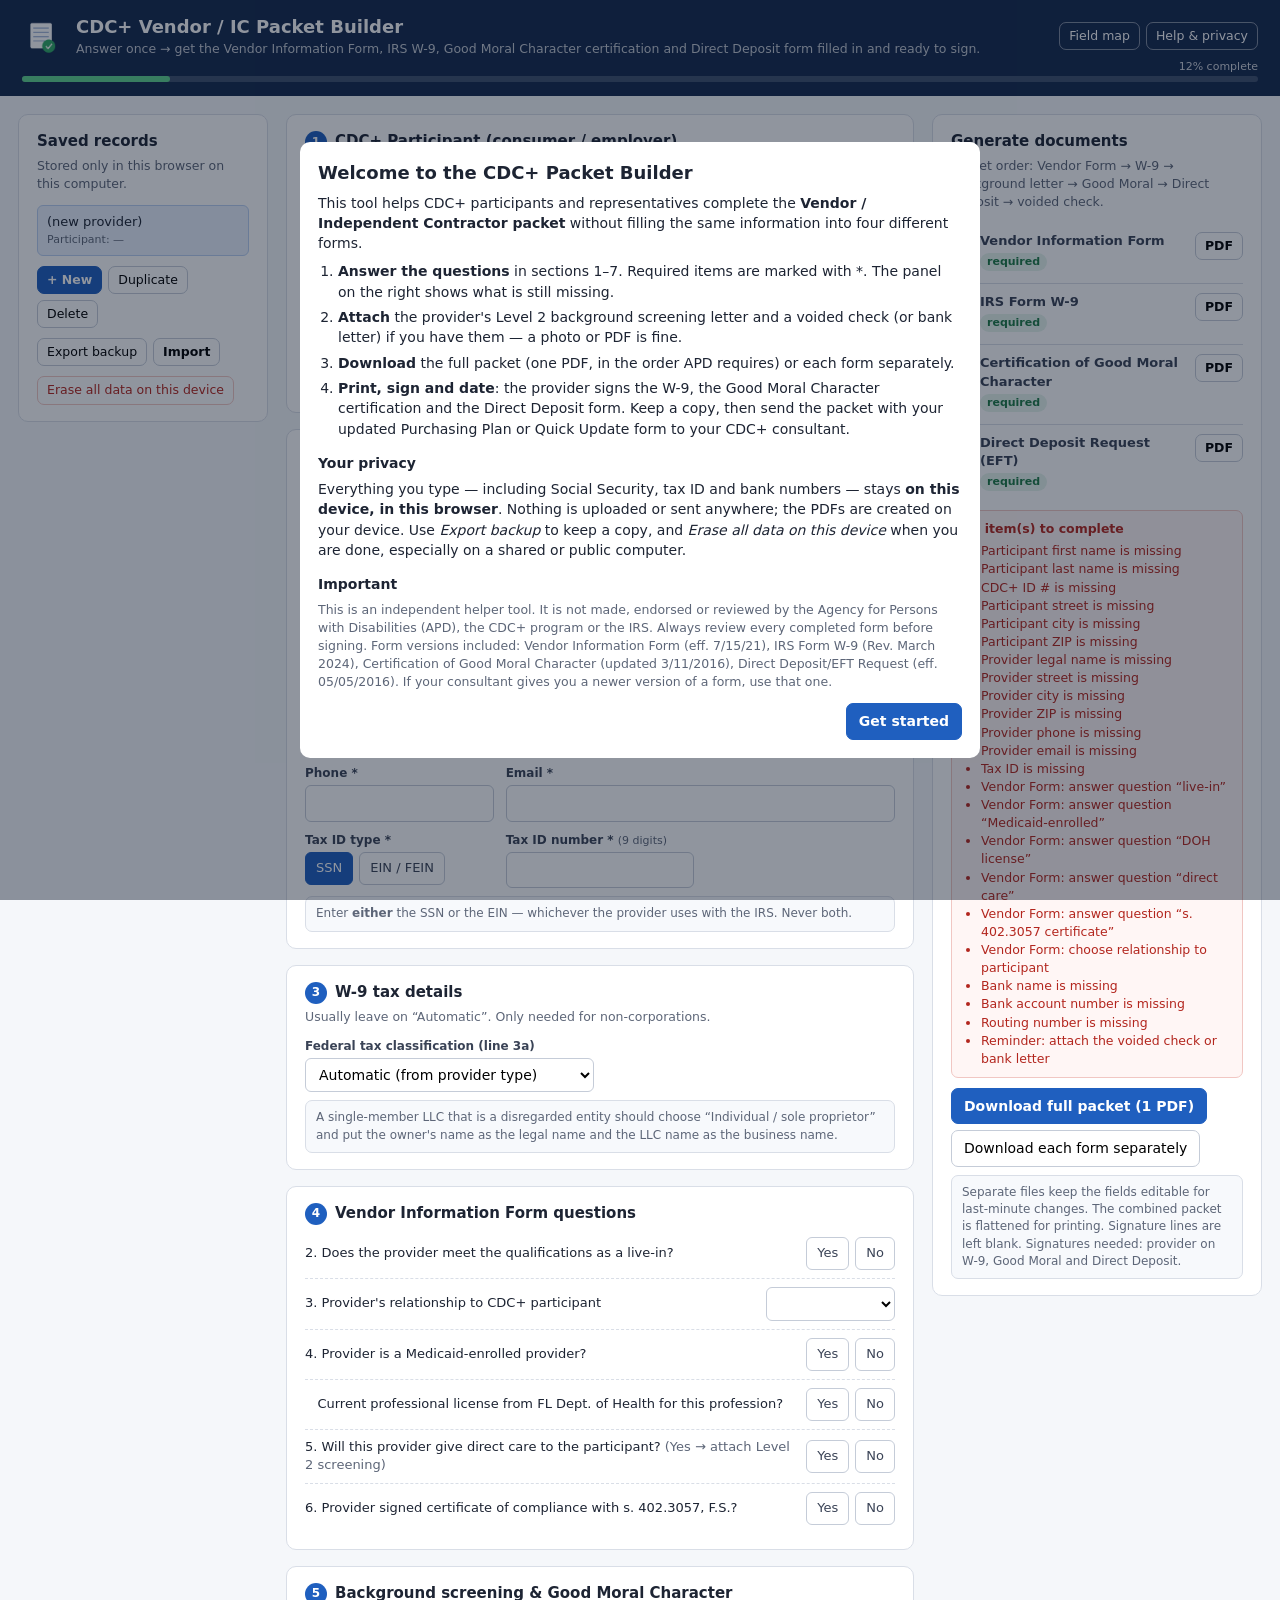
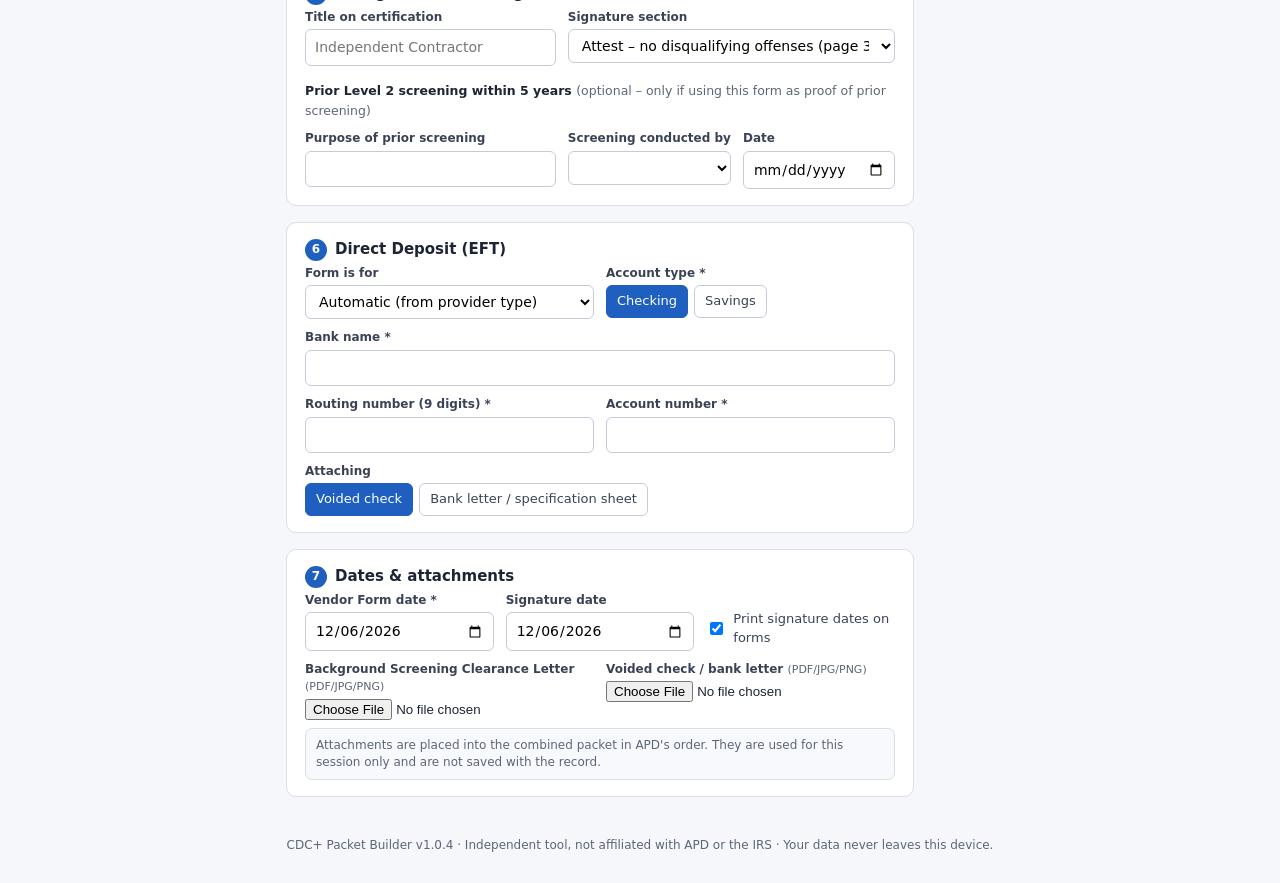
==== index.html @ ff599452 "Remove W-9 exempt payee, FATCA, line 7 and line 3b questions (v1.0.4) Those boxes are now always lef" ====
<!DOCTYPE html>
<html lang="en">
<head>
<meta charset="utf-8">
<meta name="viewport" content="width=device-width, initial-scale=1">
<title>CDC+ Vendor / IC Packet Builder</title>
<meta name="description" content="Fill the CDC+ Vendor/Independent Contractor packet once: Vendor Information Form, W-9, Good Moral Character and Direct Deposit forms, ready to sign. Private: data stays on your device.">
<meta name="theme-color" content="#14294d">
<link rel="manifest" href="manifest.webmanifest">
<link rel="icon" href="icons/icon-192.png">
<link rel="apple-touch-icon" href="icons/icon-192.png">
<link rel="stylesheet" href="app.css">
</head>
<body>
<header>
  <img src="icons/icon-192.png" alt="" width="38" height="38" style="border-radius:8px">
  <div>
    <h1>CDC+ Vendor / IC Packet Builder</h1>
    <div class="sub">Answer once → get the Vendor Information Form, IRS W-9, Good Moral Character certification and Direct Deposit form filled in and ready to sign.</div>
  </div>
  <div class="hdr-btns">
    <button class="sm ghost hide" id="btnInstall">Install app</button>
    <button class="sm ghost" id="showMap">Field map</button>
    <button class="sm ghost" id="btnHelp">Help &amp; privacy</button>
  </div>
  <div class="progress" title="Required information completed"><div id="progBar"></div><span id="progTxt">0%</span></div>
</header>

<div class="wrap">
  <!-- RECORDS -->
  <aside class="side">
    <div class="card">
      <h2>Saved records</h2>
      <p class="hint">Stored only in this browser on this computer.</p>
      <div id="recList"></div>
      <div class="btnrow">
        <button class="sm pri" id="btnNew">+ New</button>
        <button class="sm" id="btnDup" title="Same participant, new provider">Duplicate</button>
        <button class="sm" id="btnDel">Delete</button>
      </div>
      <div class="btnrow">
        <button class="sm" id="btnExport">Export backup</button>
        <label class="sm" style="margin:0"><button class="sm" type="button" onclick="document.getElementById('imp').click()">Import</button></label>
        <input type="file" id="imp" accept=".json" class="hide">
      </div>
      <div class="btnrow"><button class="sm danger" id="btnWipe">Erase all data on this device</button></div>
    </div>
  </aside>

  <!-- MASTER FORM -->
  <main id="f">
    <section class="card">
      <h2><span class="n">1</span>CDC+ Participant (consumer / employer)</h2>
      <p class="hint">Goes on every form: Vendor Form header, W-9 “Requester” box + bottom margin, Good Moral “Employer”, Direct Deposit “Employer/Participant”.</p>
      <div class="grid">
        <div class="c2"><label>First name *</label><input type="text" name="p_first" required></div>
        <div class="c2"><label>Last name *</label><input type="text" name="p_last" required></div>
        <div class="c2"><label>CDC+ ID # *</label><input type="text" name="p_id" required></div>
        <div class="c6"><label>Street address *</label><input type="text" name="p_street" required></div>
        <div class="c3"><label>City *</label><input type="text" name="p_city" required></div>
        <div class="c1"><label>State *</label><input type="text" name="p_state" maxlength="2" required></div>
        <div class="c2"><label>ZIP *</label><input type="text" name="p_zip" required></div>
      </div>
    </section>

    <section class="card">
      <h2><span class="n">2</span>Provider (vendor / independent contractor)</h2>
      <p class="hint">The person or business being paid.</p>
      <div class="grid">
        <div class="c6"><label>Provider type *</label>
          <div class="seg">
            <label><input type="radio" name="prov_type" value="IC">Independent Contractor (IC)</label>
            <label><input type="radio" name="prov_type" value="AV">Agency / Vendor (A/V)</label>
          </div>
        </div>
        <div class="c6 avonly"><label>Agency/Vendor entity *</label>
          <div class="seg">
            <label><input type="radio" name="av_entity" value="corporation">Corporation</label>
            <label><input type="radio" name="av_entity" value="llc">LLC</label>
            <label><input type="radio" name="av_entity" value="partnership">Partnership</label>
          </div>
        </div>
        <div class="c3"><label>Legal name (as on tax return) * <span class="forms">— W-9 line 1</span></label><input type="text" name="v_name" required></div>
        <div class="c3"><label>Business / DBA name <span class="forms">— only if different</span></label><input type="text" name="v_business"></div>
        <div class="c6"><label>Street address *</label><input type="text" name="v_street" required></div>
        <div class="c3"><label>City *</label><input type="text" name="v_city" required></div>
        <div class="c1"><label>State *</label><input type="text" name="v_state" maxlength="2" required></div>
        <div class="c2"><label>ZIP *</label><input type="text" name="v_zip" required></div>
        <div class="c2"><label>Phone *</label><input type="tel" name="v_phone" required></div>
        <div class="c4"><label>Email *</label><input type="email" name="v_email" required></div>
        <div class="c2"><label>Tax ID type *</label>
          <div class="seg">
            <label><input type="radio" name="tin_type" value="SSN">SSN</label>
            <label><input type="radio" name="tin_type" value="EIN">EIN / FEIN</label>
          </div>
        </div>
        <div class="c2"><label>Tax ID number * <span class="forms">(9 digits)</span></label><input type="text" name="tin" inputmode="numeric" required></div>
        <div class="c2"></div>
      </div>
      <div class="note">Enter <b>either</b> the SSN or the EIN — whichever the provider uses with the IRS. Never both.</div>
    </section>

    <section class="card w9sec">
      <h2><span class="n">3</span>W-9 tax details</h2>
      <p class="hint">Usually leave on “Automatic”. Only needed for non-corporations.</p>
      <div class="grid">
        <div class="c3"><label>Federal tax classification (line 3a)</label>
          <select name="w9_class">
            <option value="auto">Automatic (from provider type)</option>
            <option value="individual">Individual / sole proprietor</option>
            <option value="ccorp">C corporation</option>
            <option value="scorp">S corporation</option>
            <option value="partnership">Partnership</option>
            <option value="trust">Trust / estate</option>
            <option value="llc">LLC</option>
            <option value="other">Other</option>
          </select>
        </div>
        <div class="c1 llconly"><label>LLC code</label><select name="llc_code"><option value=""></option><option>C</option><option>S</option><option>P</option></select></div>
        <div class="c2 otheronly"><label>Other – describe</label><input type="text" name="other_class"></div>
      </div>
      <div class="note">A single-member LLC that is a disregarded entity should choose “Individual / sole proprietor” and put the owner's name as the legal name and the LLC name as the business name.</div>
    </section>

    <section class="card">
      <h2><span class="n">4</span>Vendor Information Form questions</h2>
      <div class="q"><div class="qt">2. Does the provider meet the qualifications as a live-in?</div><div class="seg yn" data-name="live_in"></div></div>
      <div class="q"><div class="qt">3. Provider's relationship to CDC+ participant</div>
        <select name="relationship" style="width:auto"><option value=""></option><option>None</option><option>Parent</option><option>Spouse</option><option>Child</option><option>Sibling</option><option>Grandparent</option><option>Grandchild</option></select></div>
      <div class="q"><div class="qt">4. Provider is a Medicaid-enrolled provider?</div><div class="seg yn" data-name="medicaid"></div></div>
      <div class="q mcdonly"><div class="qt">&nbsp;&nbsp;&nbsp;Medicaid provider type (circled on form)</div>
        <div style="display:flex;gap:12px"><label class="chk"><input type="checkbox" name="mcd_apd">APD Waiver</label><label class="chk"><input type="checkbox" name="mcd_general">General</label></div></div>
      <div class="q mcdonly"><div class="qt">&nbsp;&nbsp;&nbsp;Medicaid Provider #</div><input type="text" name="medicaid_no" style="width:170px"></div>
      <div class="q"><div class="qt">&nbsp;&nbsp;&nbsp;Current professional license from FL Dept. of Health for this profession?</div><div class="seg yn" data-name="doh_license"></div></div>
      <div class="q dohonly"><div class="qt">&nbsp;&nbsp;&nbsp;DOH License #</div><input type="text" name="doh_no" style="width:170px"></div>
      <div class="q"><div class="qt">5. Will this provider give direct care to the participant? <span class="forms" style="color:var(--mute)">(Yes → attach Level 2 screening)</span></div><div class="seg yn" data-name="direct_care"></div></div>
      <div class="q"><div class="qt">6. Provider signed certificate of compliance with s. 402.3057, F.S.?</div><div class="seg yn" data-name="statute"></div></div>
      <div class="q avonly"><div class="qt">7. Will the A/V need CDC+'s EVV system? <span style="color:var(--mute)">(not for ICs)</span></div><div class="seg yn" data-name="evv"></div></div>
    </section>

    <section class="card">
      <h2><span class="n">5</span>Background screening &amp; Good Moral Character</h2>
      <div class="grid">
        <div class="c3"><label>Title on certification</label><input type="text" name="gm_title" placeholder="Independent Contractor"></div>
        <div class="c3"><label>Signature section</label>
          <select name="gm_disclosure"><option value="">Attest – no disqualifying offenses (page 3)</option><option value="1">Record contains disqualifying offense(s) (page 4)</option></select></div>
        <div class="c6" style="margin-top:4px"><b style="font-size:12.5px">Prior Level 2 screening within 5 years</b> <span class="file">(optional – only if using this form as proof of prior screening)</span></div>
        <div class="c3"><label>Purpose of prior screening</label><input type="text" name="prior_purpose"></div>
        <div class="c2"><label>Screening conducted by</label>
          <select name="prior_by"><option value=""></option><option value="AHCA">Agency for Health Care Administration</option><option value="APD">Agency for Persons with Disabilities</option><option value="DFS">Dept. of Financial Services</option><option value="DOH">Dept. of Health</option><option value="DOEA">Dept. of Elder Affairs</option><option value="DCF">Dept. of Children and Families</option></select></div>
        <div class="c1"><label>Date</label><input type="date" name="prior_date"></div>
      </div>
    </section>

    <section class="card">
      <h2><span class="n">6</span>Direct Deposit (EFT)</h2>
      <div class="grid">
        <div class="c3"><label>Form is for</label>
          <select name="dd_for"><option value="">Automatic (from provider type)</option><option value="Independent Contractor">Independent Contractor</option><option value="Vendor">Vendor</option><option value="Employee">Employee</option><option value="ConsRep">Cons/Rep</option></select></div>
        <div class="c3"><label>Account type *</label><div class="seg"><label><input type="radio" name="acct_type" value="Checking">Checking</label><label><input type="radio" name="acct_type" value="Savings">Savings</label></div></div>
        <div class="c6"><label>Bank name *</label><input type="text" name="bank_name" required></div>
        <div class="c3"><label>Routing number (9 digits) *</label><input type="text" name="routing" inputmode="numeric" maxlength="11" required></div>
        <div class="c3"><label>Account number *</label><input type="text" name="account" inputmode="numeric" required></div>
        <div class="c6"><label>Attaching</label><div class="seg"><label><input type="radio" name="dd_attach" value="check">Voided check</label><label><input type="radio" name="dd_attach" value="letter">Bank letter / specification sheet</label></div></div>
      </div>
    </section>

    <section class="card">
      <h2><span class="n">7</span>Dates &amp; attachments</h2>
      <div class="grid">
        <div class="c2"><label>Vendor Form date *</label><input type="date" name="form_date" required></div>
        <div class="c2"><label>Signature date</label><input type="date" name="sign_date"></div>
        <div class="c2" style="align-self:end"><label class="chk"><input type="checkbox" name="fill_sign_date">Print signature dates on forms</label></div>
        <div class="c3"><label>Background Screening Clearance Letter <span class="forms">(PDF/JPG/PNG)</span></label><input type="file" id="att_bg" accept=".pdf,.png,.jpg,.jpeg"><div class="file" id="att_bg_n"></div></div>
        <div class="c3"><label>Voided check / bank letter <span class="forms">(PDF/JPG/PNG)</span></label><input type="file" id="att_check" accept=".pdf,.png,.jpg,.jpeg"><div class="file" id="att_check_n"></div></div>
      </div>
      <div class="note">Attachments are placed into the combined packet in APD's order. They are used for this session only and are not saved with the record.</div>
    </section>
  </main>

  <!-- GENERATE -->
  <aside class="side">
    <div class="card">
      <h2>Generate documents</h2>
      <p class="hint">Packet order: Vendor Form → W-9 → Background letter → Good Moral → Direct Deposit → voided check.</p>
      <div id="docList"></div>
      <div id="issues"></div>
      <div class="btnrow">
        <button class="pri" id="btnPacket">Download full packet (1 PDF)</button>
        <button id="btnEach">Download each form separately</button>
      </div>
      <div class="note">Separate files keep the fields editable for last-minute changes. The combined packet is flattened for printing. Signature lines are left blank. Signatures needed: provider on W-9, Good Moral and Direct Deposit.</div>
    </div>
  </aside>
</div>


<div class="modal hide" id="helpModal"><div class="box" style="max-width:680px">
  <h2 style="margin:0 0 6px;font-size:18px">Welcome to the CDC+ Packet Builder</h2>
  <p>This tool helps CDC+ participants and representatives complete the <b>Vendor / Independent Contractor packet</b> without filling the same information into four different forms.</p>
  <ol class="steps">
    <li><b>Answer the questions</b> in sections 1–7. Required items are marked with *. The panel on the right shows what is still missing.</li>
    <li><b>Attach</b> the provider's Level 2 background screening letter and a voided check (or bank letter) if you have them — a photo or PDF is fine.</li>
    <li><b>Download</b> the full packet (one PDF, in the order APD requires) or each form separately.</li>
    <li><b>Print, sign and date</b>: the provider signs the W-9, the Good Moral Character certification and the Direct Deposit form. Keep a copy, then send the packet with your updated Purchasing Plan or Quick Update form to your CDC+ consultant.</li>
  </ol>
  <h3>Your privacy</h3>
  <p>Everything you type — including Social Security, tax ID and bank numbers — stays <b>on this device, in this browser</b>. Nothing is uploaded or sent anywhere; the PDFs are created on your device. Use <i>Export backup</i> to keep a copy, and <i>Erase all data on this device</i> when you are done, especially on a shared or public computer.</p>
  <h3>Important</h3>
  <p class="disclaimer">This is an independent helper tool. It is not made, endorsed or reviewed by the Agency for Persons with Disabilities (APD), the CDC+ program or the IRS. Always review every completed form before signing. Form versions included: Vendor Information Form (eff. 7/15/21), IRS Form W-9 (Rev. March 2024), Certification of Good Moral Character (updated 3/11/2016), Direct Deposit/EFT Request (eff. 05/05/2016). If your consultant gives you a newer version of a form, use that one.</p>
  <div style="text-align:right;margin-top:12px"><button class="pri" id="helpOk">Get started</button></div>
</div></div>
<footer>CDC+ Packet Builder v<span id="ver"></span> · Independent tool, not affiliated with APD or the IRS · Your data never leaves this device.</footer>
<div class="toast" id="toast"></div>
<div class="modal hide" id="mapModal"><div class="box">
  <div style="display:flex;justify-content:space-between;align-items:center"><h2 style="margin:0;font-size:16px">Master field → form field map</h2><button class="sm" onclick="document.getElementById('mapModal').classList.add('hide')">Close</button></div>
  <div id="mapTable" style="margin-top:10px"></div>
</div></div>

<script src="lib/pdf-lib.min.js"></script>
<script src="forms/templates.js"></script>
<script src="fill.js"></script>
<script src="app.js"></script>
</body>
</html>
---- app.css ----
:root{--ink:#1d2433;--mute:#5d6678;--line:#d9dee7;--bg:#f5f7fa;--card:#fff;--acc:#1f5fbf;--acc2:#e8f0fc;--ok:#1d7a46;--warn:#b25b00;--bad:#b3261e}
  *{box-sizing:border-box}
  body{margin:0;font:14px/1.45 system-ui,-apple-system,Segoe UI,Roboto,sans-serif;color:var(--ink);background:var(--bg)}
  header{background:#14294d;color:#fff;padding:14px 22px;display:flex;align-items:center;gap:16px;flex-wrap:wrap}
  header h1{font-size:18px;margin:0;font-weight:600}
  header .sub{opacity:.75;font-size:12.5px}
  .wrap{display:grid;grid-template-columns:250px 1fr 330px;gap:18px;padding:18px;max-width:1500px;margin:0 auto}
  @media(max-width:1150px){.wrap{grid-template-columns:1fr}}
  .card{background:var(--card);border:1px solid var(--line);border-radius:10px;padding:16px 18px;margin-bottom:16px}
  .card h2{font-size:15px;margin:0 0 4px;display:flex;align-items:center;gap:8px}
  .card h2 .n{background:var(--acc);color:#fff;border-radius:50%;width:22px;height:22px;display:inline-grid;place-items:center;font-size:12px}
  .card .hint{color:var(--mute);font-size:12.5px;margin:0 0 12px}
  .grid{display:grid;grid-template-columns:repeat(6,1fr);gap:10px 12px}
  .c2{grid-column:span 2}.c3{grid-column:span 3}.c4{grid-column:span 4}.c6{grid-column:span 6}.c1{grid-column:span 1}
  @media(max-width:700px){.grid{grid-template-columns:1fr}.c1,.c2,.c3,.c4,.c6{grid-column:span 1}}
  label{display:block;font-size:12px;font-weight:600;color:#3a4356;margin-bottom:3px}
  label .forms{font-weight:400;color:var(--mute);font-size:11px}
  input[type=text],input[type=email],input[type=tel],input[type=date],select,textarea{width:100%;padding:7px 9px;border:1px solid #c5ccd8;border-radius:6px;font:inherit;background:#fff}
  input:focus,select:focus{outline:2px solid var(--acc2);border-color:var(--acc)}
  input.invalid,select.invalid{border-color:var(--bad);background:#fff6f5}
  .seg{display:flex;flex-wrap:wrap;gap:6px}
  .seg label{font-weight:500;border:1px solid #c5ccd8;border-radius:6px;padding:6px 10px;cursor:pointer;margin:0;background:#fff;font-size:13px}
  .seg input{display:none}
  .seg label:has(input:checked){background:var(--acc);border-color:var(--acc);color:#fff}
  .chk{display:flex;align-items:center;gap:7px;font-weight:500;font-size:13px}
  .q{display:grid;grid-template-columns:1fr auto;gap:8px 14px;align-items:center;padding:8px 0;border-top:1px dashed var(--line)}
  .q:first-of-type{border-top:0}
  .q .qt{font-size:13px}
  .hide{display:none!important}
  button{font:inherit;border-radius:7px;border:1px solid #c5ccd8;background:#fff;padding:7px 12px;cursor:pointer}
  button:hover{background:#f0f3f8}
  button.pri{background:var(--acc);color:#fff;border-color:var(--acc);font-weight:600}
  button.pri:hover{background:#174ea0}
  button.sm{padding:4px 9px;font-size:12.5px}
  .side{position:sticky;top:12px;align-self:start}
  .rec{display:flex;justify-content:space-between;align-items:center;padding:7px 9px;border-radius:6px;cursor:pointer;font-size:13px;border:1px solid transparent}
  .rec:hover{background:#f0f3f8}
  .rec.on{background:var(--acc2);border-color:#b9cff2}
  .rec small{color:var(--mute);display:block;font-size:11px}
  .btnrow{display:flex;flex-wrap:wrap;gap:6px;margin-top:10px}
  .doc{display:flex;align-items:flex-start;gap:9px;padding:9px 0;border-top:1px solid var(--line)}
  .doc:first-child{border-top:0}
  .doc .t{flex:1}
  .doc .t b{display:block;font-size:13px}
  .badge{font-size:11px;padding:1px 7px;border-radius:10px;display:inline-block;margin-top:2px}
  .b-req{background:#e5f4ec;color:var(--ok)}.b-opt{background:#fff3e0;color:var(--warn)}.b-no{background:#eef0f4;color:var(--mute)}
  .issues{font-size:12.5px;margin:10px 0 0;padding:9px 11px;border-radius:7px;background:#fff6f5;color:var(--bad);border:1px solid #f1c7c3}
  .issues.ok{background:#eef8f2;color:var(--ok);border-color:#bfe3cd}
  .issues ul{margin:4px 0 0 18px;padding:0}
  .toast{position:fixed;bottom:18px;left:50%;transform:translateX(-50%);background:#14294d;color:#fff;padding:9px 16px;border-radius:8px;font-size:13px;opacity:0;transition:.25s;pointer-events:none}
  .toast.show{opacity:1}
  .file{font-size:12.5px;color:var(--mute)}
  .note{font-size:12px;color:var(--mute);background:#f7f9fc;border:1px solid var(--line);border-radius:7px;padding:8px 10px;margin-top:8px}
  .mapbtn{margin-left:auto}
  table.map{border-collapse:collapse;width:100%;font-size:12px}
  table.map th,table.map td{border:1px solid var(--line);padding:5px 7px;text-align:left;vertical-align:top}
  table.map th{background:#f0f3f8}
  .modal{position:fixed;inset:0;background:rgba(10,20,40,.45);display:grid;place-items:center;z-index:9}
  .modal .box{background:#fff;border-radius:10px;max-width:960px;width:94vw;max-height:86vh;overflow:auto;padding:18px}

  header{position:sticky;top:0;z-index:5}
  .hdr-btns{margin-left:auto;display:flex;gap:6px;flex-wrap:wrap}
  button.ghost{background:transparent;color:#fff;border-color:rgba(255,255,255,.45)}
  button.ghost:hover{background:rgba(255,255,255,.12)}
  button.danger{color:var(--bad);border-color:#f1c7c3}
  button.danger:hover{background:#fff6f5}
  .progress{flex-basis:100%;height:6px;background:rgba(255,255,255,.18);border-radius:4px;position:relative;margin-top:2px}
  .progress div{height:100%;width:0;background:#5fd38d;border-radius:4px;transition:width .3s}
  .progress span{position:absolute;right:0;top:-17px;font-size:11px;opacity:.8}
  .modal p{margin:6px 0}.modal h3{font-size:14px;margin:14px 0 4px}
  .steps{padding-left:20px;margin:8px 0}.steps li{margin:5px 0}
  .disclaimer{font-size:12.5px;color:var(--mute)}
  footer{text-align:center;color:var(--mute);font-size:12px;padding:6px 16px 28px}
  @media(max-width:1150px){.side{position:static}}
  @media print{header,aside,footer{display:none}}
  @media(max-width:700px){header{position:static;padding:12px 14px}header .sub{display:none}.wrap{padding:10px}}
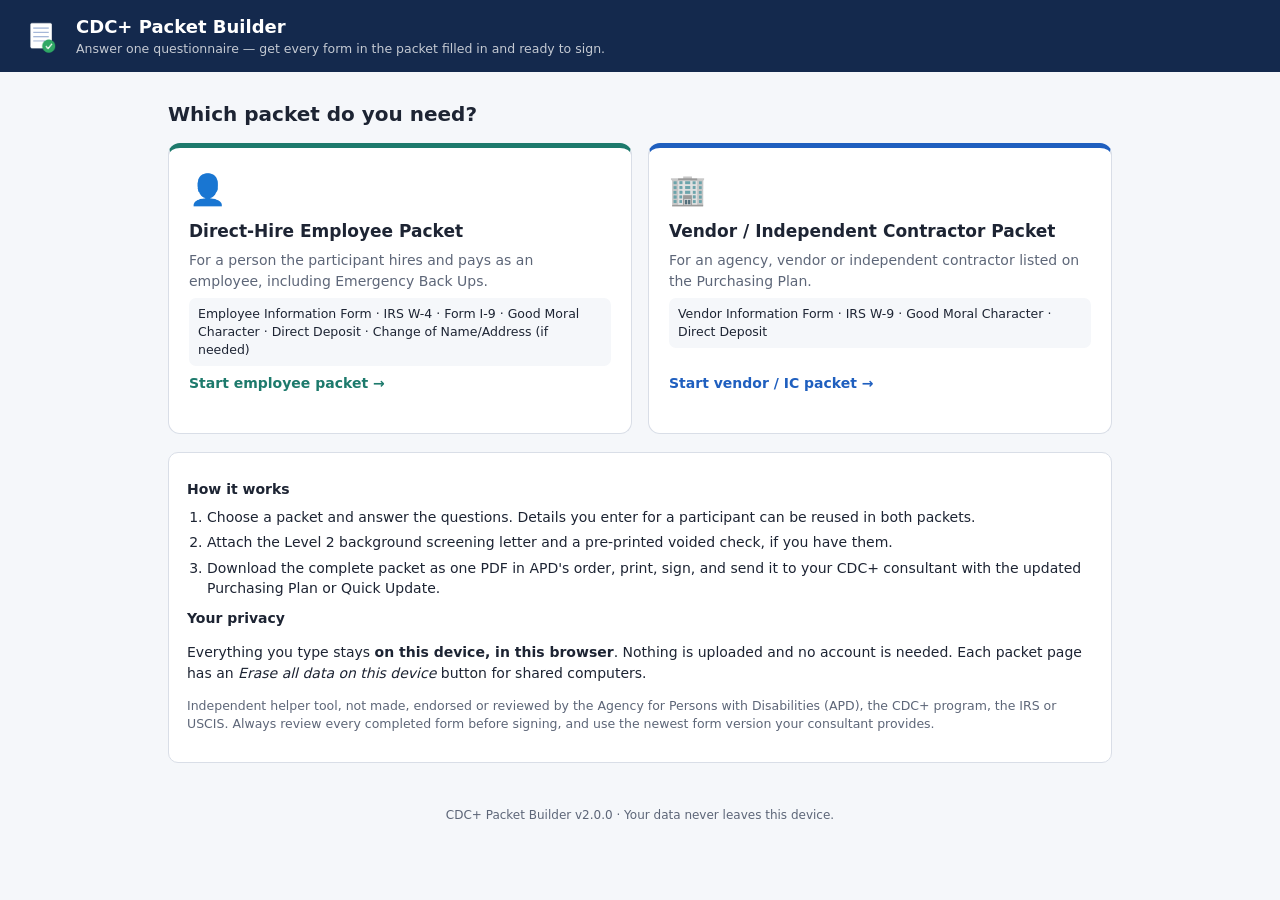
==== commit 10d83165: "Add Direct-Hire Employee packet and home screen (v2.0.0) - Home screen with a button for each packet" ====
--- a/index.html
+++ b/index.html
@@ -3,223 +3,69 @@
 <head>
 <meta charset="utf-8">
 <meta name="viewport" content="width=device-width, initial-scale=1">
-<title>CDC+ Vendor / IC Packet Builder</title>
-<meta name="description" content="Fill the CDC+ Vendor/Independent Contractor packet once: Vendor Information Form, W-9, Good Moral Character and Direct Deposit forms, ready to sign. Private: data stays on your device.">
+<title>CDC+ Packet Builder</title>
+<meta name="description" content="Fill CDC+ provider paperwork once: Vendor / Independent Contractor packets and Direct-Hire Employee packets, ready to sign. Private: data stays on your device.">
 <meta name="theme-color" content="#14294d">
 <link rel="manifest" href="manifest.webmanifest">
 <link rel="icon" href="icons/icon-192.png">
 <link rel="apple-touch-icon" href="icons/icon-192.png">
 <link rel="stylesheet" href="app.css">
 </head>
-<body>
+<body class="home">
 <header>
   <img src="icons/icon-192.png" alt="" width="38" height="38" style="border-radius:8px">
   <div>
-    <h1>CDC+ Vendor / IC Packet Builder</h1>
-    <div class="sub">Answer once → get the Vendor Information Form, IRS W-9, Good Moral Character certification and Direct Deposit form filled in and ready to sign.</div>
+    <h1>CDC+ Packet Builder</h1>
+    <div class="sub">Answer one questionnaire — get every form in the packet filled in and ready to sign.</div>
   </div>
-  <div class="hdr-btns">
-    <button class="sm ghost hide" id="btnInstall">Install app</button>
-    <button class="sm ghost" id="showMap">Field map</button>
-    <button class="sm ghost" id="btnHelp">Help &amp; privacy</button>
-  </div>
-  <div class="progress" title="Required information completed"><div id="progBar"></div><span id="progTxt">0%</span></div>
+  <div class="hdr-btns"><button class="sm ghost hide" id="btnInstall">Install app</button></div>
 </header>
 
-<div class="wrap">
-  <!-- RECORDS -->
-  <aside class="side">
-    <div class="card">
-      <h2>Saved records</h2>
-      <p class="hint">Stored only in this browser on this computer.</p>
-      <div id="recList"></div>
-      <div class="btnrow">
-        <button class="sm pri" id="btnNew">+ New</button>
-        <button class="sm" id="btnDup" title="Same participant, new provider">Duplicate</button>
-        <button class="sm" id="btnDel">Delete</button>
-      </div>
-      <div class="btnrow">
-        <button class="sm" id="btnExport">Export backup</button>
-        <label class="sm" style="margin:0"><button class="sm" type="button" onclick="document.getElementById('imp').click()">Import</button></label>
-        <input type="file" id="imp" accept=".json" class="hide">
-      </div>
-      <div class="btnrow"><button class="sm danger" id="btnWipe">Erase all data on this device</button></div>
-    </div>
-  </aside>
+<main class="home-wrap">
+  <h2 class="home-q">Which packet do you need?</h2>
+  <div class="tiles">
+    <a class="tile" href="employee.html">
+      <span class="tile-ico" aria-hidden="true">👤</span>
+      <span class="tile-t">Direct-Hire Employee Packet</span>
+      <span class="tile-d">For a person the participant hires and pays as an employee, including Emergency Back Ups.</span>
+      <span class="tile-f">Employee Information Form · IRS W-4 · Form I-9 · Good Moral Character · Direct Deposit · Change of Name/Address (if needed)</span>
+      <span class="tile-go">Start employee packet →</span>
+      <span class="tile-n" id="nEmp"></span>
+    </a>
+    <a class="tile" href="vendor.html">
+      <span class="tile-ico" aria-hidden="true">🏢</span>
+      <span class="tile-t">Vendor / Independent Contractor Packet</span>
+      <span class="tile-d">For an agency, vendor or independent contractor listed on the Purchasing Plan.</span>
+      <span class="tile-f">Vendor Information Form · IRS W-9 · Good Moral Character · Direct Deposit</span>
+      <span class="tile-go">Start vendor / IC packet →</span>
+      <span class="tile-n" id="nVen"></span>
+    </a>
+  </div>
 
-  <!-- MASTER FORM -->
-  <main id="f">
-    <section class="card">
-      <h2><span class="n">1</span>CDC+ Participant (consumer / employer)</h2>
-      <p class="hint">Goes on every form: Vendor Form header, W-9 “Requester” box + bottom margin, Good Moral “Employer”, Direct Deposit “Employer/Participant”.</p>
-      <div class="grid">
-        <div class="c2"><label>First name *</label><input type="text" name="p_first" required></div>
-        <div class="c2"><label>Last name *</label><input type="text" name="p_last" required></div>
-        <div class="c2"><label>CDC+ ID # *</label><input type="text" name="p_id" required></div>
-        <div class="c6"><label>Street address *</label><input type="text" name="p_street" required></div>
-        <div class="c3"><label>City *</label><input type="text" name="p_city" required></div>
-        <div class="c1"><label>State *</label><input type="text" name="p_state" maxlength="2" required></div>
-        <div class="c2"><label>ZIP *</label><input type="text" name="p_zip" required></div>
-      </div>
-    </section>
-
-    <section class="card">
-      <h2><span class="n">2</span>Provider (vendor / independent contractor)</h2>
-      <p class="hint">The person or business being paid.</p>
-      <div class="grid">
-        <div class="c6"><label>Provider type *</label>
-          <div class="seg">
-            <label><input type="radio" name="prov_type" value="IC">Independent Contractor (IC)</label>
-            <label><input type="radio" name="prov_type" value="AV">Agency / Vendor (A/V)</label>
-          </div>
-        </div>
-        <div class="c6 avonly"><label>Agency/Vendor entity *</label>
-          <div class="seg">
-            <label><input type="radio" name="av_entity" value="corporation">Corporation</label>
-            <label><input type="radio" name="av_entity" value="llc">LLC</label>
-            <label><input type="radio" name="av_entity" value="partnership">Partnership</label>
-          </div>
-        </div>
-        <div class="c3"><label>Legal name (as on tax return) * <span class="forms">— W-9 line 1</span></label><input type="text" name="v_name" required></div>
-        <div class="c3"><label>Business / DBA name <span class="forms">— only if different</span></label><input type="text" name="v_business"></div>
-        <div class="c6"><label>Street address *</label><input type="text" name="v_street" required></div>
-        <div class="c3"><label>City *</label><input type="text" name="v_city" required></div>
-        <div class="c1"><label>State *</label><input type="text" name="v_state" maxlength="2" required></div>
-        <div class="c2"><label>ZIP *</label><input type="text" name="v_zip" required></div>
-        <div class="c2"><label>Phone *</label><input type="tel" name="v_phone" required></div>
-        <div class="c4"><label>Email *</label><input type="email" name="v_email" required></div>
-        <div class="c2"><label>Tax ID type *</label>
-          <div class="seg">
-            <label><input type="radio" name="tin_type" value="SSN">SSN</label>
-            <label><input type="radio" name="tin_type" value="EIN">EIN / FEIN</label>
-          </div>
-        </div>
-        <div class="c2"><label>Tax ID number * <span class="forms">(9 digits)</span></label><input type="text" name="tin" inputmode="numeric" required></div>
-        <div class="c2"></div>
-      </div>
-      <div class="note">Enter <b>either</b> the SSN or the EIN — whichever the provider uses with the IRS. Never both.</div>
-    </section>
-
-    <section class="card w9sec">
-      <h2><span class="n">3</span>W-9 tax details</h2>
-      <p class="hint">Usually leave on “Automatic”. Only needed for non-corporations.</p>
-      <div class="grid">
-        <div class="c3"><label>Federal tax classification (line 3a)</label>
-          <select name="w9_class">
-            <option value="auto">Automatic (from provider type)</option>
-            <option value="individual">Individual / sole proprietor</option>
-            <option value="ccorp">C corporation</option>
-            <option value="scorp">S corporation</option>
-            <option value="partnership">Partnership</option>
-            <option value="trust">Trust / estate</option>
-            <option value="llc">LLC</option>
-            <option value="other">Other</option>
-          </select>
-        </div>
-        <div class="c1 llconly"><label>LLC code</label><select name="llc_code"><option value=""></option><option>C</option><option>S</option><option>P</option></select></div>
-        <div class="c2 otheronly"><label>Other – describe</label><input type="text" name="other_class"></div>
-      </div>
-      <div class="note">A single-member LLC that is a disregarded entity should choose “Individual / sole proprietor” and put the owner's name as the legal name and the LLC name as the business name.</div>
-    </section>
-
-    <section class="card">
-      <h2><span class="n">4</span>Vendor Information Form questions</h2>
-      <div class="q"><div class="qt">2. Does the provider meet the qualifications as a live-in?</div><div class="seg yn" data-name="live_in"></div></div>
-      <div class="q"><div class="qt">3. Provider's relationship to CDC+ participant</div>
-        <select name="relationship" style="width:auto"><option value=""></option><option>None</option><option>Parent</option><option>Spouse</option><option>Child</option><option>Sibling</option><option>Grandparent</option><option>Grandchild</option></select></div>
-      <div class="q"><div class="qt">4. Provider is a Medicaid-enrolled provider?</div><div class="seg yn" data-name="medicaid"></div></div>
-      <div class="q mcdonly"><div class="qt">&nbsp;&nbsp;&nbsp;Medicaid provider type (circled on form)</div>
-        <div style="display:flex;gap:12px"><label class="chk"><input type="checkbox" name="mcd_apd">APD Waiver</label><label class="chk"><input type="checkbox" name="mcd_general">General</label></div></div>
-      <div class="q mcdonly"><div class="qt">&nbsp;&nbsp;&nbsp;Medicaid Provider #</div><input type="text" name="medicaid_no" style="width:170px"></div>
-      <div class="q"><div class="qt">&nbsp;&nbsp;&nbsp;Current professional license from FL Dept. of Health for this profession?</div><div class="seg yn" data-name="doh_license"></div></div>
-      <div class="q dohonly"><div class="qt">&nbsp;&nbsp;&nbsp;DOH License #</div><input type="text" name="doh_no" style="width:170px"></div>
-      <div class="q"><div class="qt">5. Will this provider give direct care to the participant? <span class="forms" style="color:var(--mute)">(Yes → attach Level 2 screening)</span></div><div class="seg yn" data-name="direct_care"></div></div>
-      <div class="q"><div class="qt">6. Provider signed certificate of compliance with s. 402.3057, F.S.?</div><div class="seg yn" data-name="statute"></div></div>
-      <div class="q avonly"><div class="qt">7. Will the A/V need CDC+'s EVV system? <span style="color:var(--mute)">(not for ICs)</span></div><div class="seg yn" data-name="evv"></div></div>
-    </section>
-
-    <section class="card">
-      <h2><span class="n">5</span>Background screening &amp; Good Moral Character</h2>
-      <div class="grid">
-        <div class="c3"><label>Title on certification</label><input type="text" name="gm_title" placeholder="Independent Contractor"></div>
-        <div class="c3"><label>Signature section</label>
-          <select name="gm_disclosure"><option value="">Attest – no disqualifying offenses (page 3)</option><option value="1">Record contains disqualifying offense(s) (page 4)</option></select></div>
-        <div class="c6" style="margin-top:4px"><b style="font-size:12.5px">Prior Level 2 screening within 5 years</b> <span class="file">(optional – only if using this form as proof of prior screening)</span></div>
-        <div class="c3"><label>Purpose of prior screening</label><input type="text" name="prior_purpose"></div>
-        <div class="c2"><label>Screening conducted by</label>
-          <select name="prior_by"><option value=""></option><option value="AHCA">Agency for Health Care Administration</option><option value="APD">Agency for Persons with Disabilities</option><option value="DFS">Dept. of Financial Services</option><option value="DOH">Dept. of Health</option><option value="DOEA">Dept. of Elder Affairs</option><option value="DCF">Dept. of Children and Families</option></select></div>
-        <div class="c1"><label>Date</label><input type="date" name="prior_date"></div>
-      </div>
-    </section>
-
-    <section class="card">
-      <h2><span class="n">6</span>Direct Deposit (EFT)</h2>
-      <div class="grid">
-        <div class="c3"><label>Form is for</label>
-          <select name="dd_for"><option value="">Automatic (from provider type)</option><option value="Independent Contractor">Independent Contractor</option><option value="Vendor">Vendor</option><option value="Employee">Employee</option><option value="ConsRep">Cons/Rep</option></select></div>
-        <div class="c3"><label>Account type *</label><div class="seg"><label><input type="radio" name="acct_type" value="Checking">Checking</label><label><input type="radio" name="acct_type" value="Savings">Savings</label></div></div>
-        <div class="c6"><label>Bank name *</label><input type="text" name="bank_name" required></div>
-        <div class="c3"><label>Routing number (9 digits) *</label><input type="text" name="routing" inputmode="numeric" maxlength="11" required></div>
-        <div class="c3"><label>Account number *</label><input type="text" name="account" inputmode="numeric" required></div>
-        <div class="c6"><label>Attaching</label><div class="seg"><label><input type="radio" name="dd_attach" value="check">Voided check</label><label><input type="radio" name="dd_attach" value="letter">Bank letter / specification sheet</label></div></div>
-      </div>
-    </section>
-
-    <section class="card">
-      <h2><span class="n">7</span>Dates &amp; attachments</h2>
-      <div class="grid">
-        <div class="c2"><label>Vendor Form date *</label><input type="date" name="form_date" required></div>
-        <div class="c2"><label>Signature date</label><input type="date" name="sign_date"></div>
-        <div class="c2" style="align-self:end"><label class="chk"><input type="checkbox" name="fill_sign_date">Print signature dates on forms</label></div>
-        <div class="c3"><label>Background Screening Clearance Letter <span class="forms">(PDF/JPG/PNG)</span></label><input type="file" id="att_bg" accept=".pdf,.png,.jpg,.jpeg"><div class="file" id="att_bg_n"></div></div>
-        <div class="c3"><label>Voided check / bank letter <span class="forms">(PDF/JPG/PNG)</span></label><input type="file" id="att_check" accept=".pdf,.png,.jpg,.jpeg"><div class="file" id="att_check_n"></div></div>
-      </div>
-      <div class="note">Attachments are placed into the combined packet in APD's order. They are used for this session only and are not saved with the record.</div>
-    </section>
-  </main>
-
-  <!-- GENERATE -->
-  <aside class="side">
-    <div class="card">
-      <h2>Generate documents</h2>
-      <p class="hint">Packet order: Vendor Form → W-9 → Background letter → Good Moral → Direct Deposit → voided check.</p>
-      <div id="docList"></div>
-      <div id="issues"></div>
-      <div class="btnrow">
-        <button class="pri" id="btnPacket">Download full packet (1 PDF)</button>
-        <button id="btnEach">Download each form separately</button>
-      </div>
-      <div class="note">Separate files keep the fields editable for last-minute changes. The combined packet is flattened for printing. Signature lines are left blank. Signatures needed: provider on W-9, Good Moral and Direct Deposit.</div>
-    </div>
-  </aside>
-</div>
-
-
-<div class="modal hide" id="helpModal"><div class="box" style="max-width:680px">
-  <h2 style="margin:0 0 6px;font-size:18px">Welcome to the CDC+ Packet Builder</h2>
-  <p>This tool helps CDC+ participants and representatives complete the <b>Vendor / Independent Contractor packet</b> without filling the same information into four different forms.</p>
-  <ol class="steps">
-    <li><b>Answer the questions</b> in sections 1–7. Required items are marked with *. The panel on the right shows what is still missing.</li>
-    <li><b>Attach</b> the provider's Level 2 background screening letter and a voided check (or bank letter) if you have them — a photo or PDF is fine.</li>
-    <li><b>Download</b> the full packet (one PDF, in the order APD requires) or each form separately.</li>
-    <li><b>Print, sign and date</b>: the provider signs the W-9, the Good Moral Character certification and the Direct Deposit form. Keep a copy, then send the packet with your updated Purchasing Plan or Quick Update form to your CDC+ consultant.</li>
-  </ol>
-  <h3>Your privacy</h3>
-  <p>Everything you type — including Social Security, tax ID and bank numbers — stays <b>on this device, in this browser</b>. Nothing is uploaded or sent anywhere; the PDFs are created on your device. Use <i>Export backup</i> to keep a copy, and <i>Erase all data on this device</i> when you are done, especially on a shared or public computer.</p>
-  <h3>Important</h3>
-  <p class="disclaimer">This is an independent helper tool. It is not made, endorsed or reviewed by the Agency for Persons with Disabilities (APD), the CDC+ program or the IRS. Always review every completed form before signing. Form versions included: Vendor Information Form (eff. 7/15/21), IRS Form W-9 (Rev. March 2024), Certification of Good Moral Character (updated 3/11/2016), Direct Deposit/EFT Request (eff. 05/05/2016). If your consultant gives you a newer version of a form, use that one.</p>
-  <div style="text-align:right;margin-top:12px"><button class="pri" id="helpOk">Get started</button></div>
-</div></div>
-<footer>CDC+ Packet Builder v<span id="ver"></span> · Independent tool, not affiliated with APD or the IRS · Your data never leaves this device.</footer>
-<div class="toast" id="toast"></div>
-<div class="modal hide" id="mapModal"><div class="box">
-  <div style="display:flex;justify-content:space-between;align-items:center"><h2 style="margin:0;font-size:16px">Master field → form field map</h2><button class="sm" onclick="document.getElementById('mapModal').classList.add('hide')">Close</button></div>
-  <div id="mapTable" style="margin-top:10px"></div>
-</div></div>
-
-<script src="lib/pdf-lib.min.js"></script>
-<script src="forms/templates.js"></script>
-<script src="fill.js"></script>
-<script src="app.js"></script>
+  <div class="card home-info">
+    <h3>How it works</h3>
+    <ol class="steps">
+      <li>Choose a packet and answer the questions. Details you enter for a participant can be reused in both packets.</li>
+      <li>Attach the Level 2 background screening letter and a pre-printed voided check, if you have them.</li>
+      <li>Download the complete packet as one PDF in APD's order, print, sign, and send it to your CDC+ consultant with the updated Purchasing Plan or Quick Update.</li>
+    </ol>
+    <h3>Your privacy</h3>
+    <p>Everything you type stays <b>on this device, in this browser</b>. Nothing is uploaded and no account is needed. Each packet page has an <i>Erase all data on this device</i> button for shared computers.</p>
+    <p class="disclaimer">Independent helper tool, not made, endorsed or reviewed by the Agency for Persons with Disabilities (APD), the CDC+ program, the IRS or USCIS. Always review every completed form before signing, and use the newest form version your consultant provides.</p>
+  </div>
+</main>
+<footer>CDC+ Packet Builder v<span id="ver"></span> · Your data never leaves this device.</footer>
+<script src="version.js"></script>
+<script>
+  document.getElementById('ver').textContent = window.APP_VERSION;
+  const count = k => { try { return ((JSON.parse(localStorage.getItem(k)) || {}).records || []).filter(r => r.data && (r.data.e_first || r.data.e_last || r.data.v_name)).length; } catch (e) { return 0; } };
+  const nE = count('cdcEmpPacketRecords.v1'), nV = count('cdcPacketRecords.v1');
+  if (nE) document.getElementById('nEmp').textContent = nE + ' saved employee' + (nE > 1 ? 's' : '');
+  if (nV) document.getElementById('nVen').textContent = nV + ' saved provider' + (nV > 1 ? 's' : '');
+  let deferred = null; const ib = document.getElementById('btnInstall');
+  window.addEventListener('beforeinstallprompt', e => { e.preventDefault(); deferred = e; ib.classList.remove('hide'); });
+  ib.onclick = async () => { if (!deferred) return; deferred.prompt(); await deferred.userChoice; deferred = null; ib.classList.add('hide'); };
+  if ('serviceWorker' in navigator && location.protocol.startsWith('http')) navigator.serviceWorker.register('sw.js').catch(() => {});
+</script>
 </body>
 </html>
--- a/app.css
+++ b/app.css
@@ -74,3 +74,30 @@
   @media(max-width:1150px){.side{position:static}}
   @media print{header,aside,footer{display:none}}
   @media(max-width:700px){header{position:static;padding:12px 14px}header .sub{display:none}.wrap{padding:10px}}
+  /* links styled as buttons */
+  a.btn{display:inline-flex;align-items:center;text-decoration:none;font:inherit;border-radius:7px;border:1px solid #c5ccd8;padding:4px 9px;font-size:12.5px;color:inherit}
+  a.btn.ghost{color:#fff;border-color:rgba(255,255,255,.45)}
+  a.btn.ghost:hover{background:rgba(255,255,255,.12)}
+  .seg.col{flex-direction:column;align-items:stretch}
+  .seg.col label{text-align:left}
+  .pick{margin:2px 0 10px}.pick select{max-width:420px;background:#f0f6ff;border-color:#b9cff2}
+  body.emp header{background:#123d3a}
+  body.emp .card h2 .n{background:#1d7a6c}
+  body.emp button.pri{background:#1d7a6c;border-color:#1d7a6c}
+  body.emp .seg label:has(input:checked){background:#1d7a6c;border-color:#1d7a6c}
+  /* home screen */
+  .home-wrap{max-width:980px;margin:0 auto;padding:22px 18px}
+  .home-q{font-size:20px;margin:6px 0 14px}
+  .tiles{display:grid;grid-template-columns:1fr 1fr;gap:16px;margin-bottom:18px}
+  @media(max-width:760px){.tiles{grid-template-columns:1fr}}
+  .tile{display:flex;flex-direction:column;gap:7px;background:#fff;border:1px solid var(--line);border-radius:12px;padding:20px;text-decoration:none;color:inherit;border-top:5px solid #1f5fbf;transition:box-shadow .15s,transform .15s}
+  .tile:first-child{border-top-color:#1d7a6c}
+  .tile:hover{box-shadow:0 6px 20px rgba(20,41,77,.12);transform:translateY(-2px)}
+  .tile-ico{font-size:30px}
+  .tile-t{font-size:17px;font-weight:700}
+  .tile-d{color:var(--mute)}
+  .tile-f{font-size:12.5px;background:#f5f7fa;border-radius:7px;padding:7px 9px}
+  .tile-go{margin-top:auto;font-weight:600;color:#1f5fbf}
+  .tile:first-child .tile-go{color:#1d7a6c}
+  .tile-n{font-size:12px;color:var(--mute);min-height:1em}
+  .home-info h3{font-size:14px;margin:10px 0 4px}
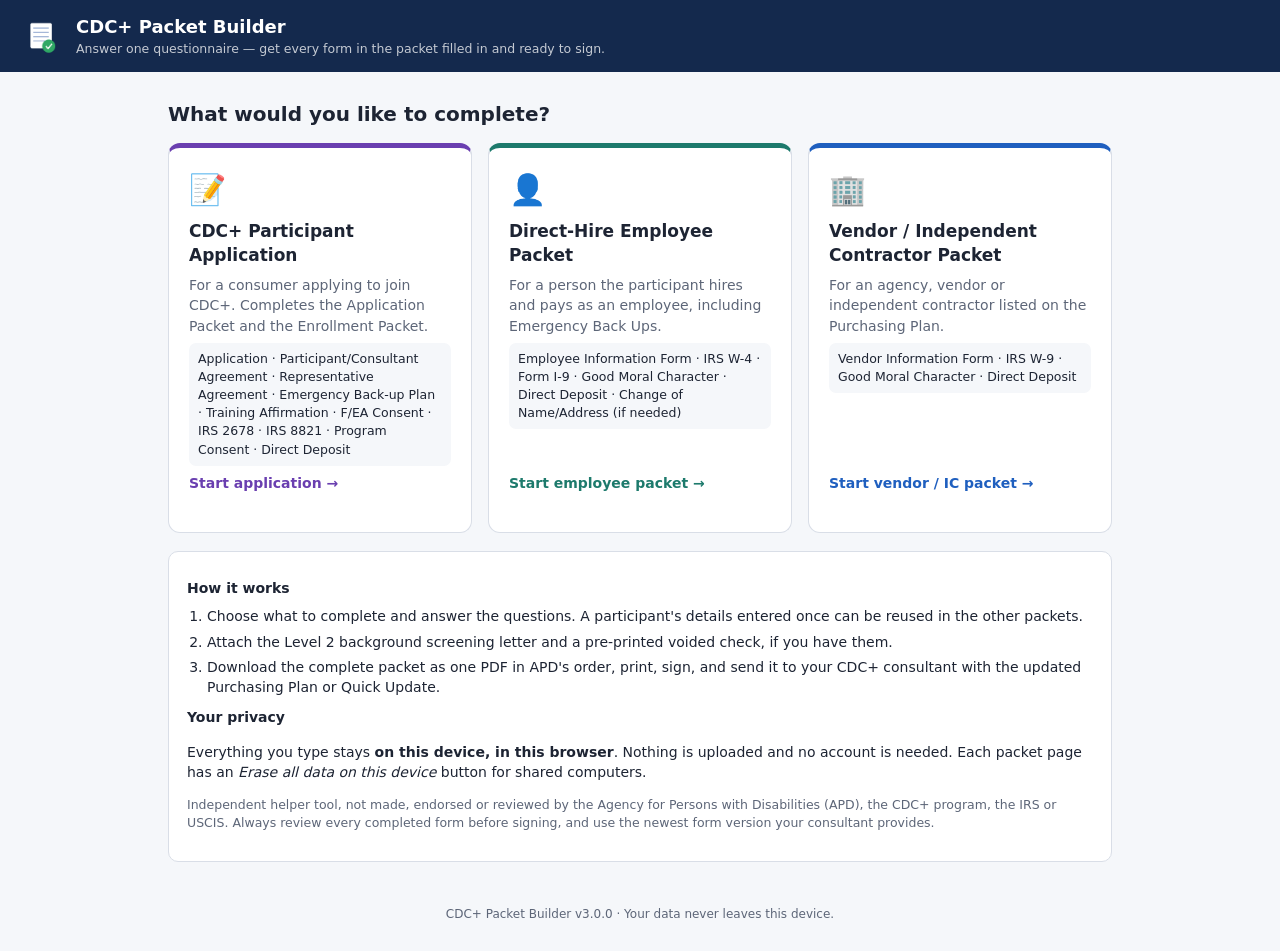
==== commit 0a3f898b: "Add CDC+ Participant Application (Application + Enrollment packets) (v3.0.0) - New home tile and pag" ====
--- a/index.html
+++ b/index.html
@@ -22,9 +22,17 @@
 </header>
 
 <main class="home-wrap">
-  <h2 class="home-q">Which packet do you need?</h2>
-  <div class="tiles">
-    <a class="tile" href="employee.html">
+  <h2 class="home-q">What would you like to complete?</h2>
+  <div class="tiles three">
+    <a class="tile t-app" href="application.html">
+      <span class="tile-ico" aria-hidden="true">📝</span>
+      <span class="tile-t">CDC+ Participant Application</span>
+      <span class="tile-d">For a consumer applying to join CDC+. Completes the Application Packet and the Enrollment Packet.</span>
+      <span class="tile-f">Application · Participant/Consultant Agreement · Representative Agreement · Emergency Back-up Plan · Training Affirmation · F/EA Consent · IRS 2678 · IRS 8821 · Program Consent · Direct Deposit</span>
+      <span class="tile-go">Start application →</span>
+      <span class="tile-n" id="nApp"></span>
+    </a>
+    <a class="tile t-emp" href="employee.html">
       <span class="tile-ico" aria-hidden="true">👤</span>
       <span class="tile-t">Direct-Hire Employee Packet</span>
       <span class="tile-d">For a person the participant hires and pays as an employee, including Emergency Back Ups.</span>
@@ -45,7 +53,7 @@
   <div class="card home-info">
     <h3>How it works</h3>
     <ol class="steps">
-      <li>Choose a packet and answer the questions. Details you enter for a participant can be reused in both packets.</li>
+      <li>Choose what to complete and answer the questions. A participant's details entered once can be reused in the other packets.</li>
       <li>Attach the Level 2 background screening letter and a pre-printed voided check, if you have them.</li>
       <li>Download the complete packet as one PDF in APD's order, print, sign, and send it to your CDC+ consultant with the updated Purchasing Plan or Quick Update.</li>
     </ol>
@@ -60,6 +68,8 @@
   document.getElementById('ver').textContent = window.APP_VERSION;
   const count = k => { try { return ((JSON.parse(localStorage.getItem(k)) || {}).records || []).filter(r => r.data && (r.data.e_first || r.data.e_last || r.data.v_name)).length; } catch (e) { return 0; } };
   const nE = count('cdcEmpPacketRecords.v1'), nV = count('cdcPacketRecords.v1');
+  const nA = (()=>{ try { return ((JSON.parse(localStorage.getItem('cdcAppRecords.v1')) || {}).records || []).filter(r => r.data && (r.data.p_first || r.data.p_last)).length; } catch (e) { return 0; } })();
+  if (nA) document.getElementById('nApp').textContent = nA + ' saved application' + (nA > 1 ? 's' : '');
   if (nE) document.getElementById('nEmp').textContent = nE + ' saved employee' + (nE > 1 ? 's' : '');
   if (nV) document.getElementById('nVen').textContent = nV + ' saved provider' + (nV > 1 ? 's' : '');
   let deferred = null; const ib = document.getElementById('btnInstall');
--- a/app.css
+++ b/app.css
@@ -91,13 +91,24 @@
   .tiles{display:grid;grid-template-columns:1fr 1fr;gap:16px;margin-bottom:18px}
   @media(max-width:760px){.tiles{grid-template-columns:1fr}}
   .tile{display:flex;flex-direction:column;gap:7px;background:#fff;border:1px solid var(--line);border-radius:12px;padding:20px;text-decoration:none;color:inherit;border-top:5px solid #1f5fbf;transition:box-shadow .15s,transform .15s}
-  .tile:first-child{border-top-color:#1d7a6c}
+  .tile.t-emp{border-top-color:#1d7a6c}
   .tile:hover{box-shadow:0 6px 20px rgba(20,41,77,.12);transform:translateY(-2px)}
   .tile-ico{font-size:30px}
   .tile-t{font-size:17px;font-weight:700}
   .tile-d{color:var(--mute)}
   .tile-f{font-size:12.5px;background:#f5f7fa;border-radius:7px;padding:7px 9px}
   .tile-go{margin-top:auto;font-weight:600;color:#1f5fbf}
-  .tile:first-child .tile-go{color:#1d7a6c}
+  .tile.t-emp .tile-go{color:#1d7a6c}
   .tile-n{font-size:12px;color:var(--mute);min-height:1em}
   .home-info h3{font-size:14px;margin:10px 0 4px}
+  textarea{width:100%;padding:7px 9px;border:1px solid #c5ccd8;border-radius:6px;font:inherit;background:#fff;resize:vertical;margin-bottom:10px}
+  textarea:focus{outline:2px solid var(--acc2);border-color:var(--acc)}
+  textarea.invalid{border-color:var(--bad);background:#fff6f5}
+  .checklist{margin:0;padding-left:18px;font-size:12.5px;color:#3a4356}.checklist li{margin:4px 0}
+  body.apl header{background:#3b2462}
+  body.apl .card h2 .n{background:#6a3fb0}
+  body.apl button.pri{background:#6a3fb0;border-color:#6a3fb0}
+  body.apl .seg label:has(input:checked){background:#6a3fb0;border-color:#6a3fb0}
+  .tiles.three{grid-template-columns:1fr 1fr 1fr}
+  @media(max-width:980px){.tiles.three{grid-template-columns:1fr}}
+  .tile.t-app{border-top-color:#6a3fb0}.tile.t-app .tile-go{color:#6a3fb0}
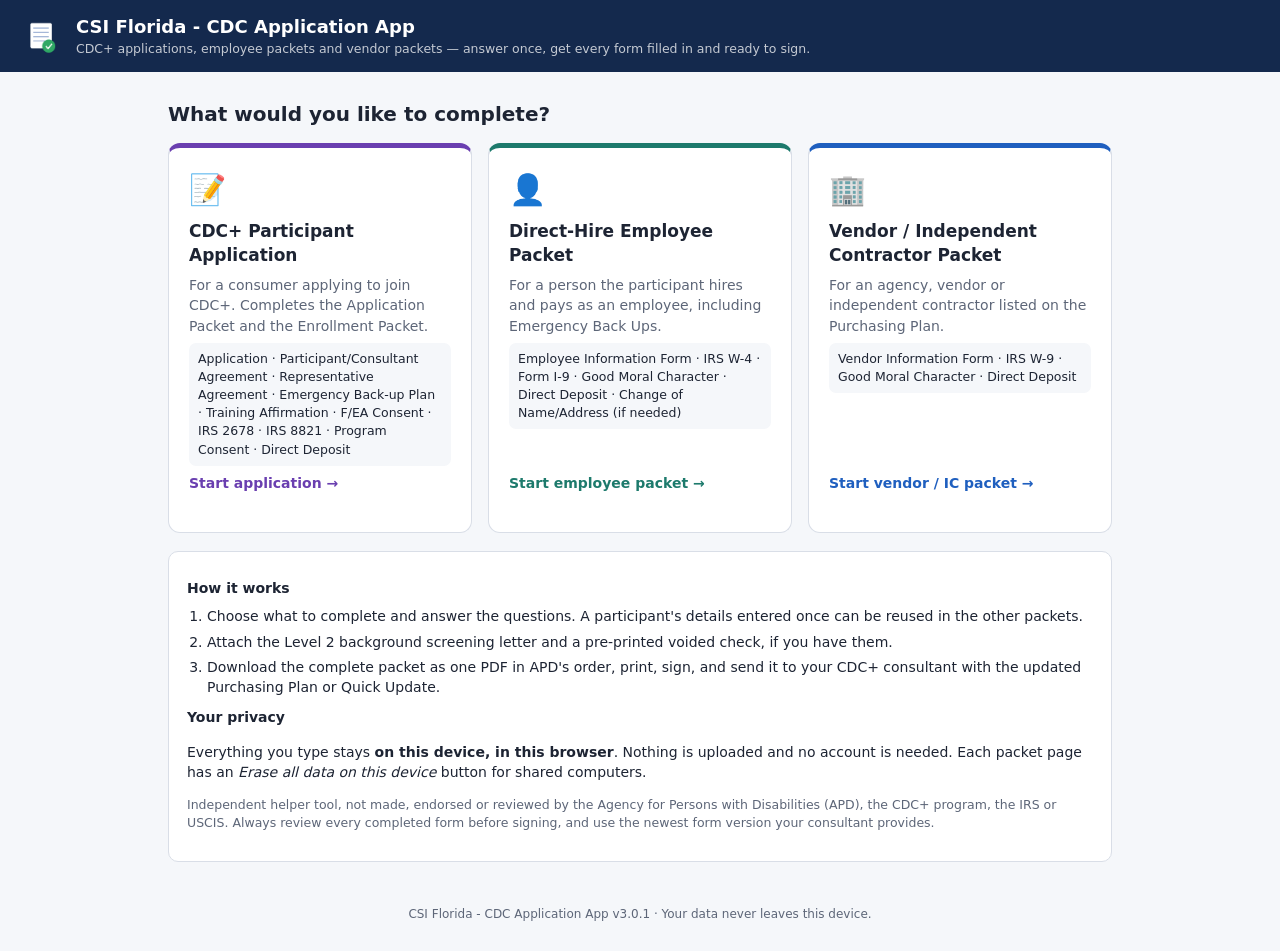
==== commit 6d0e6e07: "Rename app to 'CSI Florida - CDC Application App' (v3.0.1) Co-Authored-By: Claude Opus 5.5 <noreply@" ====
--- a/index.html
+++ b/index.html
@@ -3,7 +3,7 @@
 <head>
 <meta charset="utf-8">
 <meta name="viewport" content="width=device-width, initial-scale=1">
-<title>CDC+ Packet Builder</title>
+<title>CSI Florida - CDC Application App</title>
 <meta name="description" content="Fill CDC+ provider paperwork once: Vendor / Independent Contractor packets and Direct-Hire Employee packets, ready to sign. Private: data stays on your device.">
 <meta name="theme-color" content="#14294d">
 <link rel="manifest" href="manifest.webmanifest">
@@ -15,8 +15,8 @@
 <header>
   <img src="icons/icon-192.png" alt="" width="38" height="38" style="border-radius:8px">
   <div>
-    <h1>CDC+ Packet Builder</h1>
-    <div class="sub">Answer one questionnaire — get every form in the packet filled in and ready to sign.</div>
+    <h1>CSI Florida - CDC Application App</h1>
+    <div class="sub">CDC+ applications, employee packets and vendor packets — answer once, get every form filled in and ready to sign.</div>
   </div>
   <div class="hdr-btns"><button class="sm ghost hide" id="btnInstall">Install app</button></div>
 </header>
@@ -62,7 +62,7 @@
     <p class="disclaimer">Independent helper tool, not made, endorsed or reviewed by the Agency for Persons with Disabilities (APD), the CDC+ program, the IRS or USCIS. Always review every completed form before signing, and use the newest form version your consultant provides.</p>
   </div>
 </main>
-<footer>CDC+ Packet Builder v<span id="ver"></span> · Your data never leaves this device.</footer>
+<footer>CSI Florida - CDC Application App v<span id="ver"></span> · Your data never leaves this device.</footer>
 <script src="version.js"></script>
 <script>
   document.getElementById('ver').textContent = window.APP_VERSION;
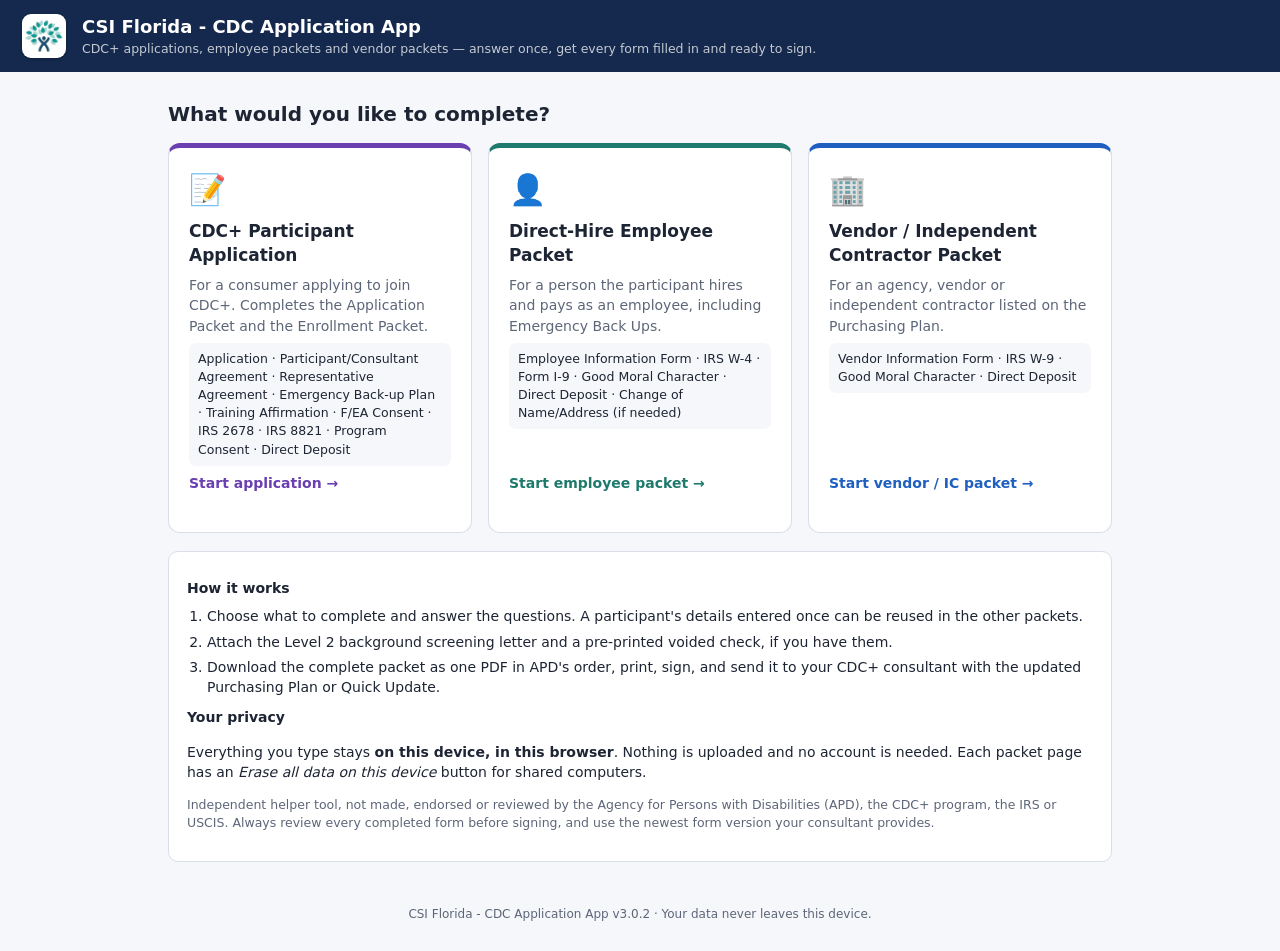
==== commit 45137a4a: "Use the CSI Florida logo as the app icon (v3.0.2) Home-screen/install icons (incl. maskable), favico" ====
--- a/index.html
+++ b/index.html
@@ -7,13 +7,14 @@
 <meta name="description" content="Fill CDC+ provider paperwork once: Vendor / Independent Contractor packets and Direct-Hire Employee packets, ready to sign. Private: data stays on your device.">
 <meta name="theme-color" content="#14294d">
 <link rel="manifest" href="manifest.webmanifest">
-<link rel="icon" href="icons/icon-192.png">
-<link rel="apple-touch-icon" href="icons/icon-192.png">
+<link rel="icon" type="image/png" sizes="48x48" href="icons/favicon-48.png">
+<link rel="icon" type="image/png" sizes="192x192" href="icons/icon-192.png">
+<link rel="apple-touch-icon" href="icons/apple-touch-icon.png">
 <link rel="stylesheet" href="app.css">
 </head>
 <body class="home">
 <header>
-  <img src="icons/icon-192.png" alt="" width="38" height="38" style="border-radius:8px">
+  <img src="icons/icon-192.png" alt="CSI Florida logo" width="44" height="44" class="hdr-logo">
   <div>
     <h1>CSI Florida - CDC Application App</h1>
     <div class="sub">CDC+ applications, employee packets and vendor packets — answer once, get every form filled in and ready to sign.</div>
--- a/app.css
+++ b/app.css
@@ -112,3 +112,4 @@
   .tiles.three{grid-template-columns:1fr 1fr 1fr}
   @media(max-width:980px){.tiles.three{grid-template-columns:1fr}}
   .tile.t-app{border-top-color:#6a3fb0}.tile.t-app .tile-go{color:#6a3fb0}
+  .hdr-logo{border-radius:9px;background:#fff;box-shadow:0 1px 3px rgba(0,0,0,.25)}
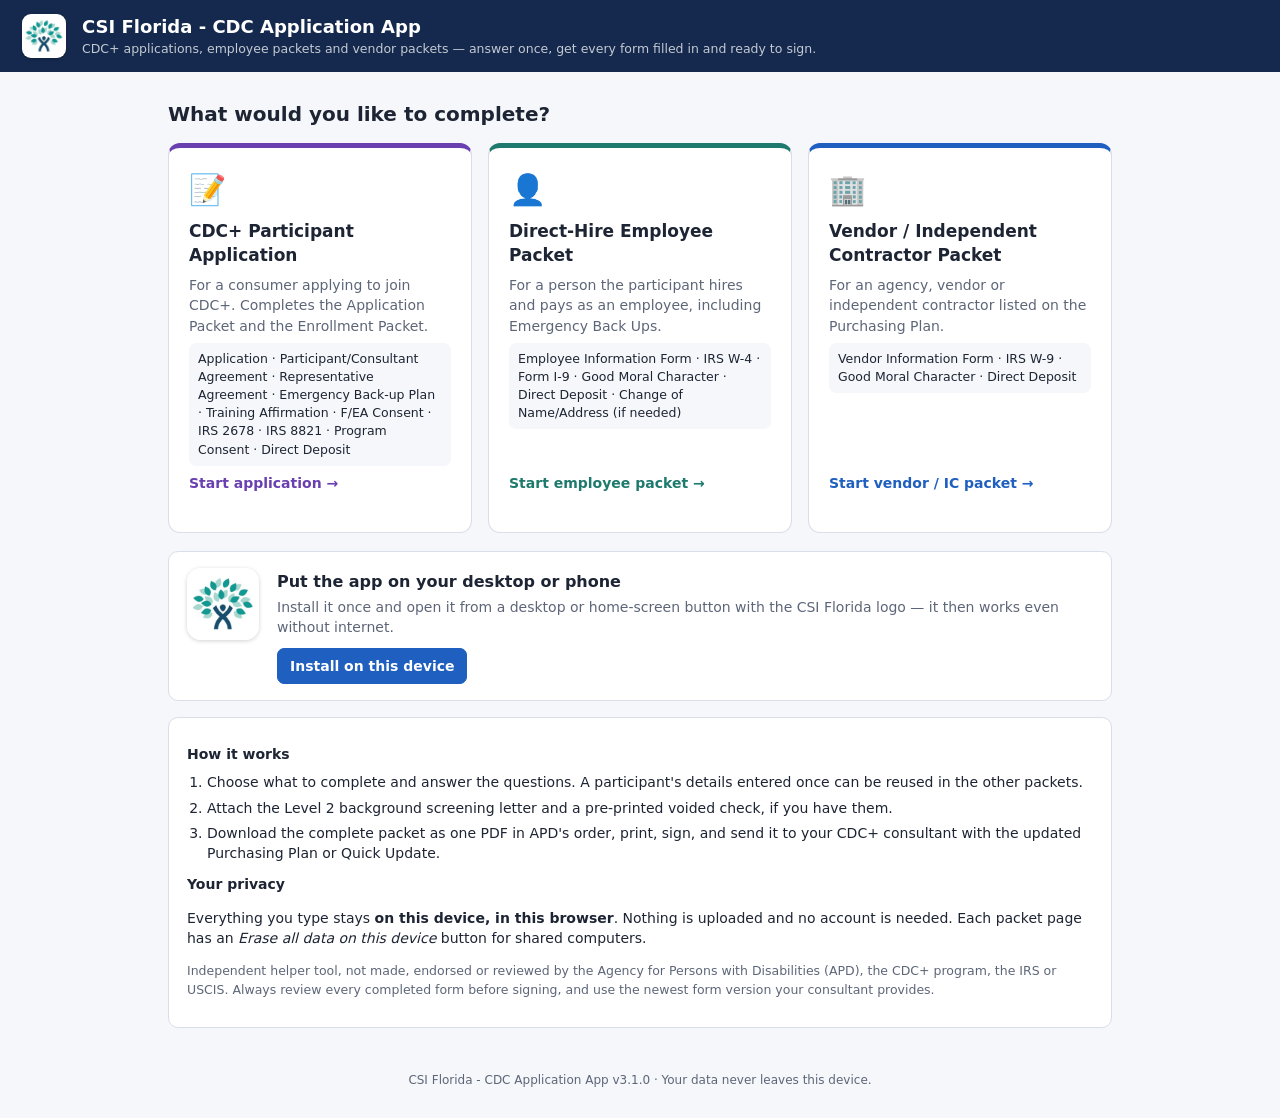
==== commit 7aa54e5c: "CSI Florida logo for desktop install and related icons (v3.1.0) - Full icon set (16-512 px), multi-s" ====
--- a/index.html
+++ b/index.html
@@ -7,9 +7,30 @@
 <meta name="description" content="Fill CDC+ provider paperwork once: Vendor / Independent Contractor packets and Direct-Hire Employee packets, ready to sign. Private: data stays on your device.">
 <meta name="theme-color" content="#14294d">
 <link rel="manifest" href="manifest.webmanifest">
-<link rel="icon" type="image/png" sizes="48x48" href="icons/favicon-48.png">
+<link rel="icon" href="favicon.ico" sizes="any">
+<link rel="icon" type="image/png" sizes="32x32" href="icons/icon-32.png">
+<link rel="icon" type="image/png" sizes="16x16" href="icons/icon-16.png">
 <link rel="icon" type="image/png" sizes="192x192" href="icons/icon-192.png">
-<link rel="apple-touch-icon" href="icons/apple-touch-icon.png">
+<link rel="apple-touch-icon" sizes="180x180" href="icons/apple-touch-icon.png">
+<link rel="apple-touch-icon" sizes="152x152" href="icons/icon-152.png">
+<link rel="apple-touch-icon" sizes="167x167" href="icons/icon-167.png">
+<meta name="application-name" content="CSI Florida CDC">
+<meta name="apple-mobile-web-app-title" content="CSI Florida CDC">
+<meta name="apple-mobile-web-app-capable" content="yes">
+<meta name="mobile-web-app-capable" content="yes">
+<meta name="msapplication-TileColor" content="#ffffff">
+<meta name="msapplication-TileImage" content="icons/icon-144.png">
+<meta name="msapplication-config" content="browserconfig.xml">
+<meta property="og:type" content="website">
+<meta property="og:site_name" content="CSI Florida - CDC Application App">
+<meta property="og:title" content="CSI Florida - CDC Application App · CSI Florida">
+<meta property="og:description" content="Fill CDC+ provider paperwork once: Vendor / Independent Contractor packets and Direct-Hire Employee packets, ready to sign. Private: data stays on your device.">
+<meta property="og:url" content="https://csiflorida.github.io/cdc-packet-builder/">
+<meta property="og:image" content="https://csiflorida.github.io/cdc-packet-builder/icons/social-card.png">
+<meta property="og:image:width" content="1200">
+<meta property="og:image:height" content="630">
+<meta name="twitter:card" content="summary_large_image">
+<meta name="twitter:image" content="https://csiflorida.github.io/cdc-packet-builder/icons/social-card.png">
 <link rel="stylesheet" href="app.css">
 </head>
 <body class="home">
@@ -51,6 +72,17 @@
     </a>
   </div>
 
+
+  <div class="card install-card" id="installCard">
+    <img src="icons/icon-192.png" alt="CSI Florida logo" width="72" height="72">
+    <div class="ic-body">
+      <h3>Put the app on your desktop or phone</h3>
+      <p id="installText">Install it once and open it from a desktop or home-screen button with the CSI Florida logo — it then works even without internet.</p>
+      <div class="btnrow"><button class="pri" id="btnInstallBig">Install on this device</button></div>
+      <div class="install-help hide" id="installHelp"></div>
+    </div>
+  </div>
+
   <div class="card home-info">
     <h3>How it works</h3>
     <ol class="steps">
@@ -76,6 +108,25 @@
   let deferred = null; const ib = document.getElementById('btnInstall');
   window.addEventListener('beforeinstallprompt', e => { e.preventDefault(); deferred = e; ib.classList.remove('hide'); });
   ib.onclick = async () => { if (!deferred) return; deferred.prompt(); await deferred.userChoice; deferred = null; ib.classList.add('hide'); };
+
+  // Desktop / home-screen install
+  const help = document.getElementById('installHelp'), big = document.getElementById('btnInstallBig');
+  const standalone = matchMedia('(display-mode: standalone)').matches || navigator.standalone;
+  if (standalone) { document.getElementById('installText').textContent = '✓ You are using the installed app.'; big.classList.add('hide'); }
+  const ua = navigator.userAgent;
+  const howTo = () => {
+    if (/iPhone|iPad|iPod/.test(ua)) return 'On iPhone / iPad (Safari): tap the <b>Share</b> button, then <b>Add to Home Screen</b>.';
+    if (/Android/.test(ua)) return 'On Android (Chrome): open the <b>⋮</b> menu and choose <b>Install app</b> or <b>Add to Home screen</b>.';
+    if (/Edg\//.test(ua)) return 'In Microsoft Edge: open the <b>…</b> menu → <b>Apps</b> → <b>Install this site as an app</b>. It then appears on the desktop, Start menu and taskbar.';
+    if (/Chrome\//.test(ua)) return 'In Google Chrome: click the <b>install icon</b> at the right end of the address bar, or open the <b>⋮</b> menu → <b>Cast, save and share</b> → <b>Install page as app</b>. Tick “Create desktop shortcut” if asked.';
+    if (/Safari\//.test(ua) && /Macintosh/.test(ua)) return 'In Safari on Mac: open the <b>File</b> menu → <b>Add to Dock</b>.';
+    if (/Firefox\//.test(ua)) return 'Firefox cannot install apps. Open this page in Chrome, Edge or Safari to install it, or bookmark it.';
+    return 'Use your browser menu and choose <b>Install</b> or <b>Add to Home Screen</b>.';
+  };
+  big.onclick = async () => {
+    if (deferred) { deferred.prompt(); const r = await deferred.userChoice; deferred = null; if (r.outcome === 'accepted') { big.classList.add('hide'); help.classList.add('hide'); } return; }
+    help.innerHTML = howTo(); help.classList.remove('hide');
+  };
   if ('serviceWorker' in navigator && location.protocol.startsWith('http')) navigator.serviceWorker.register('sw.js').catch(() => {});
 </script>
 </body>
--- a/app.css
+++ b/app.css
@@ -113,3 +113,7 @@
   @media(max-width:980px){.tiles.three{grid-template-columns:1fr}}
   .tile.t-app{border-top-color:#6a3fb0}.tile.t-app .tile-go{color:#6a3fb0}
   .hdr-logo{border-radius:9px;background:#fff;box-shadow:0 1px 3px rgba(0,0,0,.25)}
+  .install-card{display:flex;gap:18px;align-items:flex-start}
+  .install-card img{border-radius:14px;box-shadow:0 1px 4px rgba(0,0,0,.18);flex:none}
+  .install-card h3{margin:2px 0 4px;font-size:16px}.install-card p{margin:0 0 6px;color:var(--mute)}
+  .install-help{margin-top:10px;background:#f0f6ff;border:1px solid #b9cff2;border-radius:8px;padding:9px 11px;font-size:13px}
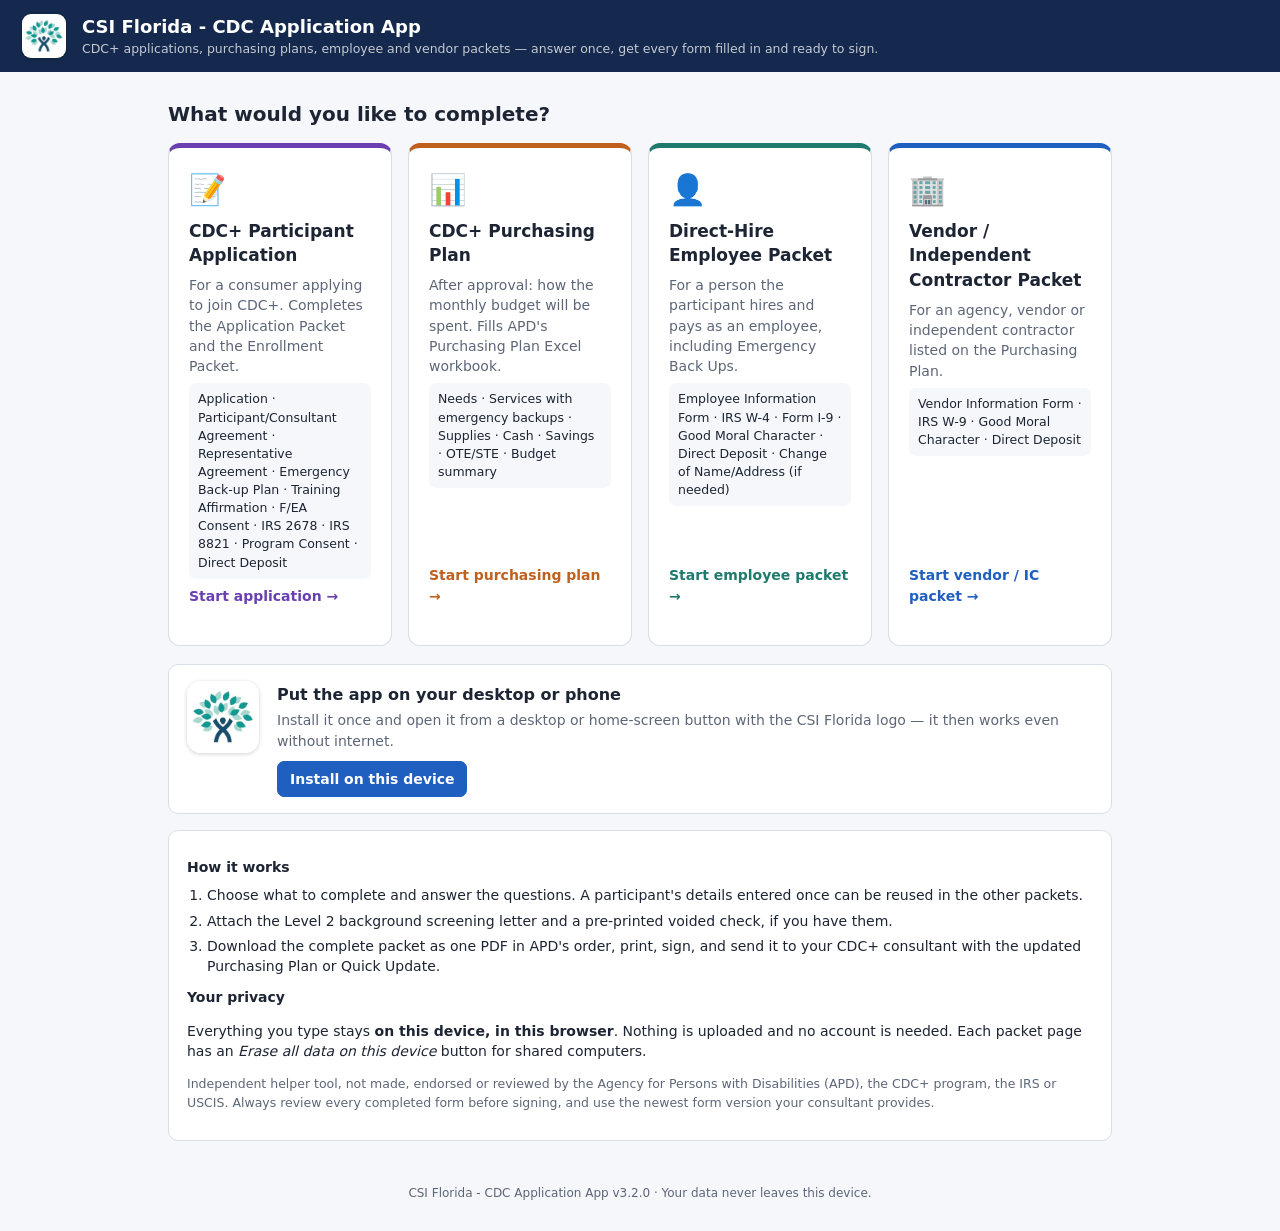
==== commit 18994dbe: "Add CDC+ Purchasing Plan section (APD Version 3.0-C Excel) (v3.2.0) - New home tile and page: purcha" ====
--- a/index.html
+++ b/index.html
@@ -38,14 +38,14 @@
   <img src="icons/icon-192.png" alt="CSI Florida logo" width="44" height="44" class="hdr-logo">
   <div>
     <h1>CSI Florida - CDC Application App</h1>
-    <div class="sub">CDC+ applications, employee packets and vendor packets — answer once, get every form filled in and ready to sign.</div>
+    <div class="sub">CDC+ applications, purchasing plans, employee and vendor packets — answer once, get every form filled in and ready to sign.</div>
   </div>
   <div class="hdr-btns"><button class="sm ghost hide" id="btnInstall">Install app</button></div>
 </header>
 
 <main class="home-wrap">
   <h2 class="home-q">What would you like to complete?</h2>
-  <div class="tiles three">
+  <div class="tiles four">
     <a class="tile t-app" href="application.html">
       <span class="tile-ico" aria-hidden="true">📝</span>
       <span class="tile-t">CDC+ Participant Application</span>
@@ -53,6 +53,14 @@
       <span class="tile-f">Application · Participant/Consultant Agreement · Representative Agreement · Emergency Back-up Plan · Training Affirmation · F/EA Consent · IRS 2678 · IRS 8821 · Program Consent · Direct Deposit</span>
       <span class="tile-go">Start application →</span>
       <span class="tile-n" id="nApp"></span>
+    </a>
+    <a class="tile t-pp" href="purchasing.html">
+      <span class="tile-ico" aria-hidden="true">📊</span>
+      <span class="tile-t">CDC+ Purchasing Plan</span>
+      <span class="tile-d">After approval: how the monthly budget will be spent. Fills APD's Purchasing Plan Excel workbook.</span>
+      <span class="tile-f">Needs · Services with emergency backups · Supplies · Cash · Savings · OTE/STE · Budget summary</span>
+      <span class="tile-go">Start purchasing plan →</span>
+      <span class="tile-n" id="nPP"></span>
     </a>
     <a class="tile t-emp" href="employee.html">
       <span class="tile-ico" aria-hidden="true">👤</span>
@@ -102,6 +110,8 @@
   const count = k => { try { return ((JSON.parse(localStorage.getItem(k)) || {}).records || []).filter(r => r.data && (r.data.e_first || r.data.e_last || r.data.v_name)).length; } catch (e) { return 0; } };
   const nE = count('cdcEmpPacketRecords.v1'), nV = count('cdcPacketRecords.v1');
   const nA = (()=>{ try { return ((JSON.parse(localStorage.getItem('cdcAppRecords.v1')) || {}).records || []).filter(r => r.data && (r.data.p_first || r.data.p_last)).length; } catch (e) { return 0; } })();
+  const nP = (()=>{ try { return ((JSON.parse(localStorage.getItem('cdcPPRecords.v1')) || {}).records || []).filter(r => r.data && (r.data.p_first || r.data.p_last)).length; } catch (e) { return 0; } })();
+  if (nP) document.getElementById('nPP').textContent = nP + ' saved plan' + (nP > 1 ? 's' : '');
   if (nA) document.getElementById('nApp').textContent = nA + ' saved application' + (nA > 1 ? 's' : '');
   if (nE) document.getElementById('nEmp').textContent = nE + ' saved employee' + (nE > 1 ? 's' : '');
   if (nV) document.getElementById('nVen').textContent = nV + ' saved provider' + (nV > 1 ? 's' : '');
--- a/app.css
+++ b/app.css
@@ -117,3 +117,31 @@
   .install-card img{border-radius:14px;box-shadow:0 1px 4px rgba(0,0,0,.18);flex:none}
   .install-card h3{margin:2px 0 4px;font-size:16px}.install-card p{margin:0 0 6px;color:var(--mute)}
   .install-help{margin-top:10px;background:#f0f6ff;border:1px solid #b9cff2;border-radius:8px;padding:9px 11px;font-size:13px}
+  .wrap.wide{grid-template-columns:230px minmax(0,1fr) 300px;max-width:1700px}
+  @media(max-width:1150px){.wrap.wide{grid-template-columns:1fr}}
+  .tblwrap{overflow-x:auto;border:1px solid var(--line);border-radius:8px;margin-top:8px}
+  table.lines{border-collapse:collapse;width:100%;font-size:12.5px}
+  table.lines th{background:#f0f3f8;font-weight:600;text-align:left;padding:5px 6px;border-bottom:1px solid var(--line);white-space:nowrap;font-size:11.5px}
+  table.lines td{border-bottom:1px solid #eef1f5;padding:3px 4px;vertical-align:top}
+  table.lines input,table.lines select,table.lines textarea{width:100%;padding:4px 5px;border:1px solid #cfd6e1;border-radius:5px;font:inherit;font-size:12.5px;margin:0;background:#fff}
+  table.lines textarea{resize:vertical;min-height:30px}
+  table.lines td.ix{color:var(--mute);text-align:center;width:22px;padding-top:8px}
+  table.lines td.calc{white-space:nowrap;text-align:right;padding-top:8px;color:#1d3a66;font-variant-numeric:tabular-nums}
+  table.lines td.act{white-space:nowrap}
+  table.lines td.act button{padding:2px 6px;margin-left:2px}
+  table.lines tr.crit td{background:#fff8ec}
+  table.lines tr.ebu td{background:#f4f8ff}
+  table.lines tr.ebu td.ix::before{content:"↳ "}
+  .sumtbl{width:100%;border-collapse:collapse;font-size:13px;margin-bottom:6px}
+  .sumtbl td{padding:5px 2px;border-bottom:1px solid #eef1f5}.sumtbl td:last-child{text-align:right;font-variant-numeric:tabular-nums}
+  .sumtbl tr.b td{font-weight:700}.sumtbl tr.bad td{color:var(--bad);font-weight:700}.sumtbl tr.ok td:last-child{color:var(--ok);font-weight:600}
+  body.pp header{background:#7a3b12}
+  body.pp .card h2 .n{background:#c0601d}
+  body.pp button.pri{background:#c0601d;border-color:#c0601d}
+  body.pp .seg label:has(input:checked){background:#c0601d;border-color:#c0601d}
+  .tile.t-pp{border-top-color:#c0601d}.tile.t-pp .tile-go{color:#c0601d}
+  .tiles.four{grid-template-columns:repeat(4,1fr)}
+  @media(max-width:1200px){.tiles.four{grid-template-columns:1fr 1fr}}
+  @media(max-width:700px){.tiles.four{grid-template-columns:1fr}}
+  table.lines td.ix{white-space:nowrap;width:34px}
+  table.lines{min-width:1100px}
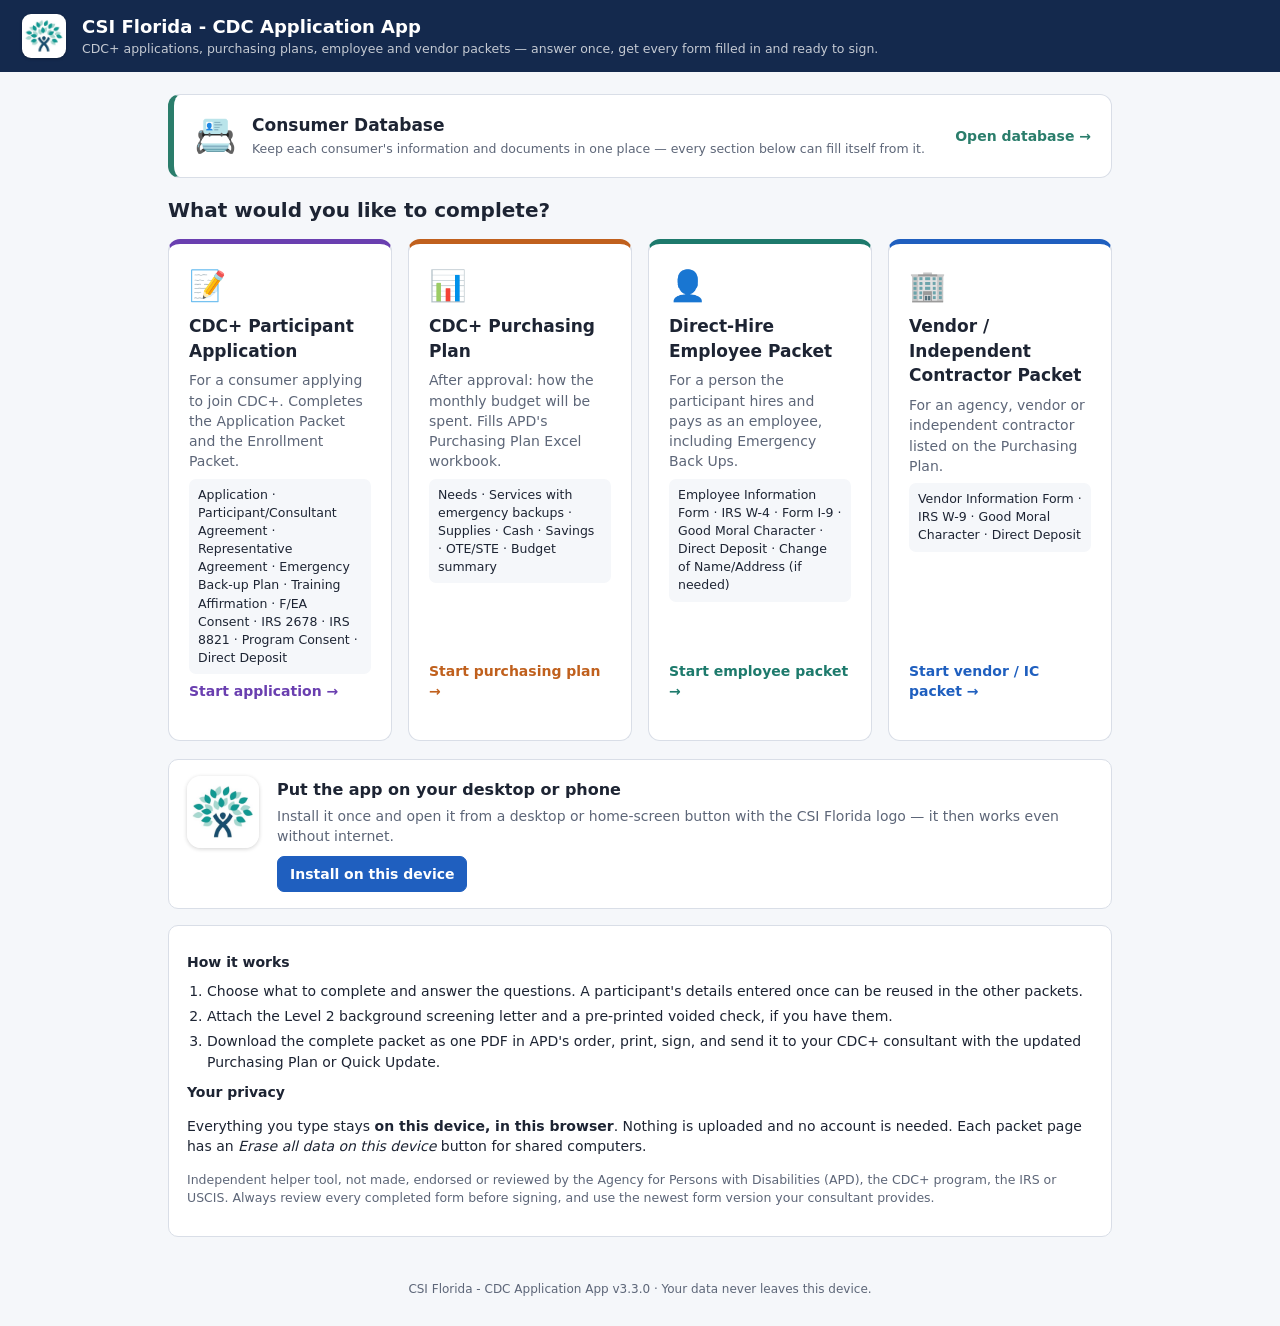
==== commit b9c50bda: "Add Consumer Database (v3.3.0) - consumers.html: one profile per consumer (identity, guardian, Repre" ====
--- a/index.html
+++ b/index.html
@@ -44,6 +44,11 @@
 </header>
 
 <main class="home-wrap">
+  <a class="dbbar" href="consumers.html">
+    <span class="ico" aria-hidden="true">📇</span>
+    <span><b>Consumer Database</b><span class="file" id="nDB">Keep each consumer's information and documents in one place — every section below can fill itself from it.</span></span>
+    <span class="go">Open database →</span>
+  </a>
   <h2 class="home-q">What would you like to complete?</h2>
   <div class="tiles four">
     <a class="tile t-app" href="application.html">
@@ -110,6 +115,8 @@
   const count = k => { try { return ((JSON.parse(localStorage.getItem(k)) || {}).records || []).filter(r => r.data && (r.data.e_first || r.data.e_last || r.data.v_name)).length; } catch (e) { return 0; } };
   const nE = count('cdcEmpPacketRecords.v1'), nV = count('cdcPacketRecords.v1');
   const nA = (()=>{ try { return ((JSON.parse(localStorage.getItem('cdcAppRecords.v1')) || {}).records || []).filter(r => r.data && (r.data.p_first || r.data.p_last)).length; } catch (e) { return 0; } })();
+  const nDB = (()=>{ try { return ((JSON.parse(localStorage.getItem('cdcConsumers.v1')) || {}).records || []).filter(r => r.data && (r.data.p_first || r.data.p_last)).length; } catch (e) { return 0; } })();
+  if (nDB) document.getElementById('nDB').textContent = nDB + ' consumer' + (nDB > 1 ? 's' : '') + ' saved — every section below can fill itself from a profile.';
   const nP = (()=>{ try { return ((JSON.parse(localStorage.getItem('cdcPPRecords.v1')) || {}).records || []).filter(r => r.data && (r.data.p_first || r.data.p_last)).length; } catch (e) { return 0; } })();
   if (nP) document.getElementById('nPP').textContent = nP + ' saved plan' + (nP > 1 ? 's' : '');
   if (nA) document.getElementById('nApp').textContent = nA + ' saved application' + (nA > 1 ? 's' : '');
--- a/app.css
+++ b/app.css
@@ -145,3 +145,13 @@
   @media(max-width:700px){.tiles.four{grid-template-columns:1fr}}
   table.lines td.ix{white-space:nowrap;width:34px}
   table.lines{min-width:1100px}
+  body.db header{background:#1d4e45}
+  body.db .card h2 .n{background:#2a7d6b}
+  body.db button.pri{background:#2a7d6b;border-color:#2a7d6b}
+  body.db .seg label:has(input:checked){background:#2a7d6b;border-color:#2a7d6b}
+  .uselinks{display:flex;flex-direction:column;gap:7px;margin:6px 0 10px}.uselinks button{text-align:left}
+  .dbbar{display:flex;align-items:center;gap:16px;background:#fff;border:1px solid var(--line);border-left:6px solid #2a7d6b;border-radius:12px;padding:16px 20px;margin-bottom:18px;text-decoration:none;color:inherit}
+  .dbbar:hover{box-shadow:0 6px 20px rgba(20,41,77,.12)}
+  .dbbar .ico{font-size:34px}.dbbar b{font-size:17px;display:block}.dbbar .go{margin-left:auto;font-weight:600;color:#2a7d6b;white-space:nowrap}
+  input[type=month],input[type=search],input[type=number]{width:100%;padding:7px 9px;border:1px solid #c5ccd8;border-radius:6px;font:inherit;background:#fff}
+  #g_cps table.lines,#g_needs table.lines{min-width:760px}
